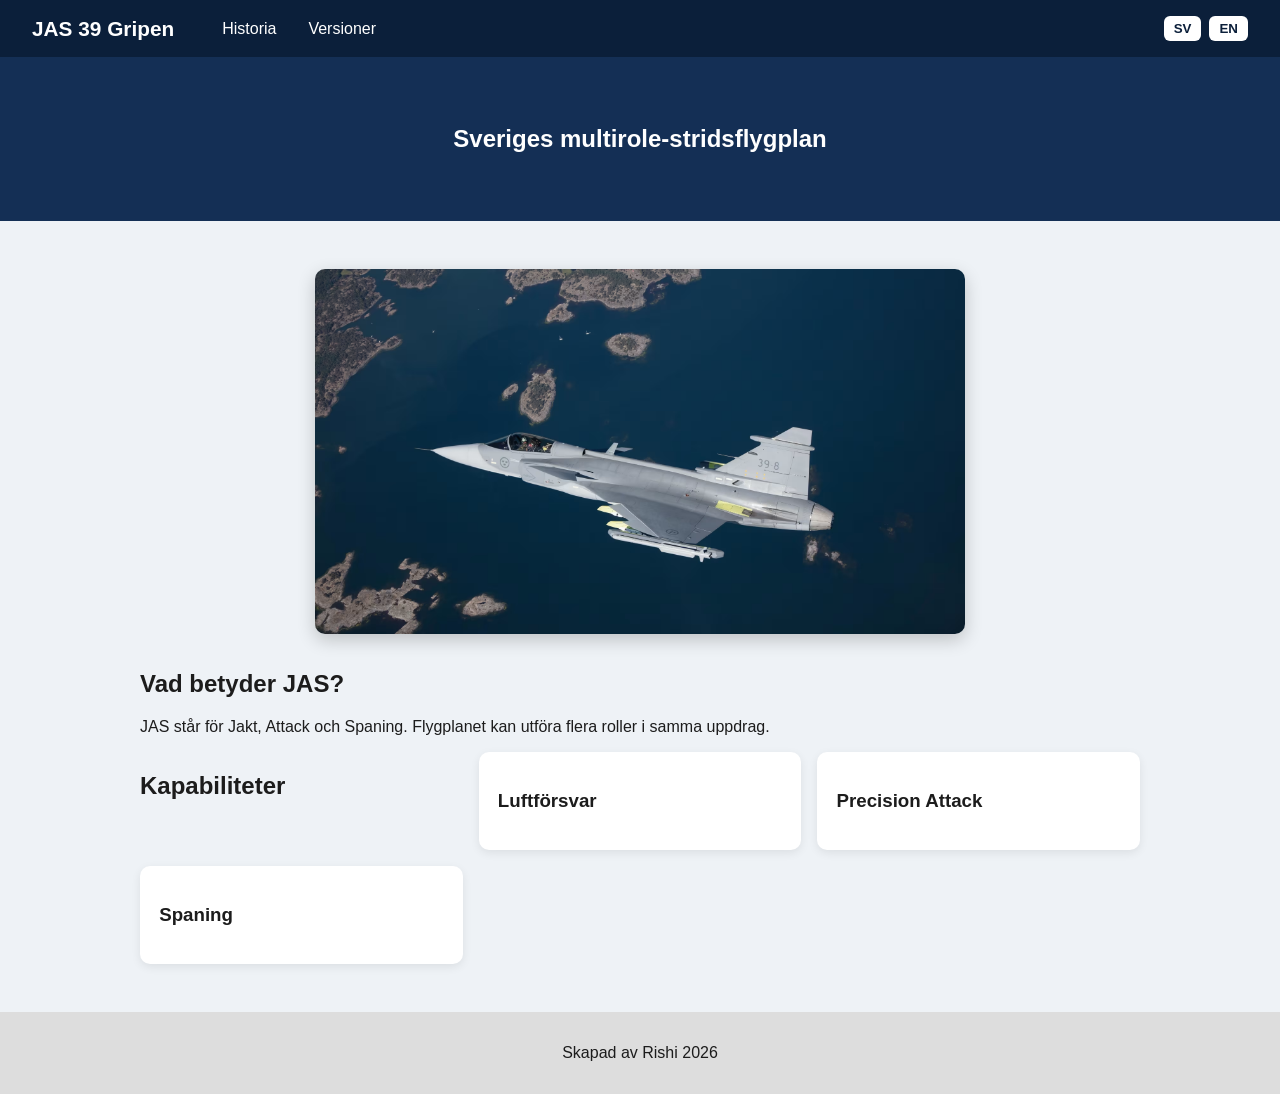
==== index.html @ 9697c500 "First Firstpage" ====
<!DOCTYPE html>
<html lang="sv">

<head>
    <meta charset="UTF-8">
    <meta name="viewport" content="width=device-width, initial-scale=1.0">
    <title>JAS 39 Gripen</title>
    <link rel="stylesheet" href="style.css">
</head>

<body>

    <header class="topbar">

        <div class="leftSide">
            <a href="index.html" class="logo">JAS 39 Gripen</a>

            <nav>

                <a href="history.html">Historia</a>
                <a href="variants.html">Versioner</a>
            </nav>
        </div>

        <div class="lang">
            <button onclick="setLang('sv')" class="langBtn">SV</button>
            <button onclick="setLang('en')" class="langBtn">EN</button>
        </div>

    </header>

    <section class="hero">
        <h2 data-sv="Sveriges multirole-stridsflygplan" data-en="Sweden's multirole fighter aircraft">
            Sveriges multirole-stridsflygplan
        </h2>
    </section>

    <main>

        <section class="imageCenter">
            <img src="gripen.avif" alt="JAS Gripen">
        </section>

        <section class="info">
            <h2 data-sv="Vad betyder JAS?" data-en="What does JAS mean?">
                Vad betyder JAS?
            </h2>
            <p data-sv="JAS står för Jakt, Attack och Spaning. Flygplanet kan utföra flera roller i samma uppdrag."
                data-en="JAS stands for Fighter, Attack and Reconnaissance. The aircraft can perform multiple roles in one mission.">
                JAS står för Jakt, Attack och Spaning. Flygplanet kan utföra flera roller i samma uppdrag.
            </p>
        </section>

        <section class="capabilities">
            <h2 data-sv="Kapabiliteter" data-en="Capabilities">Kapabiliteter</h2>

            <div class="card">
                <h3 data-sv="Luftförsvar" data-en="Air Defense">Luftförsvar</h3>
                <p data-sv="Gripen kan snabbt starta och möta hot i luftrummet."
                    data-en="Gripen can rapidly scramble and intercept aerial threats.">
                </p>
            </div>

            <div class="card">
                <h3 data-sv="Precision Attack" data-en="Precision Strike">Precision Attack</h3>
                <p data-sv="Flygplanet kan slå mot mål med hög precision."
                    data-en="The aircraft can strike ground targets with high precision.">
                </p>
            </div>

            <div class="card">
                <h3 data-sv="Spaning" data-en="Reconnaissance">Spaning</h3>
                <p data-sv="Gripen kan samla underrättelser i realtid."
                    data-en="Gripen can gather intelligence in real time.">
                </p>
            </div>

        </section>

    </main>

    <footer>
        <p>Skapad av Rishi 2026</p>
    </footer>

    <script src="script.js"></script>
</body>

</html>
---- style.css ----
body {
    margin: 0;
    font-family: Arial, Helvetica, sans-serif;
    background: #eef2f6;
    color: #1c1c1c;
}

header {
    background: #0b1f3a;
    color: white;
    padding: 1rem 2rem;
    display: flex;
    justify-content: space-between;
    align-items: center;
}

.rightHeader {
    display: flex;
    align-items: center;
    gap: 2rem;
}

nav a {
    color: white;
    text-decoration: none;
    margin-left: 1rem;
}

.lang img {
    width: 28px;
    cursor: pointer;
    margin-left: 8px;
}

.hero {
    text-align: center;
    padding: 3rem 1rem;
    background: #142f55;
    color: white;
}

.imageCenter {
    text-align: center;
    margin: 2rem 0;
}

.imageCenter img {
    width: 80%;
    max-width: 650px;
    border-radius: 10px;
    box-shadow: 0 6px 18px rgba(0, 0, 0, 0.2);
}

main {
    max-width: 1000px;
    margin: auto;
    padding: 1rem;
}

.capabilities {
    display: grid;
    grid-template-columns: repeat(auto-fit, minmax(250px, 1fr));
    gap: 1rem;
    margin-top: 1rem;
}

.card {
    background: white;
    padding: 1.2rem;
    border-radius: 10px;
    box-shadow: 0 3px 10px rgba(0, 0, 0, 0.08);
}

footer {
    background: #ddd;
    text-align: center;
    padding: 1rem;
    margin-top: 2rem;
}

/* Mobil */
@media(max-width:768px) {
    header {
        flex-direction: column;
        gap: 1rem;
    }
}

.lang {
    display: flex;
    gap: 8px;
}

.langBtn {
    background: white;
    color: #0b1f3a;
    border: none;
    padding: 5px 10px;
    border-radius: 6px;
    font-weight: bold;
    cursor: pointer;
    transition: 0.2s;
}

.langBtn:hover {
    background: #cfd8e6;
}

header h1 {
    margin: 0;
    font-size: 1.4rem;
}

nav {
    display: flex;
    align-items: center;
}

.topbar {
    background: #0b1f3a;
    color: white;
    padding: 1rem 2rem;
    display: flex;
    justify-content: space-between;
    align-items: center;
}

.leftSide {
    display: flex;
    align-items: center;
    gap: 2rem;
}

.logo {
    color: white;
    text-decoration: none;
    font-weight: bold;
    font-size: 1.3rem;
}

nav a {
    color: white;
    text-decoration: none;
    margin-right: 1rem;
}

nav a:hover {
    text-decoration: underline;
}
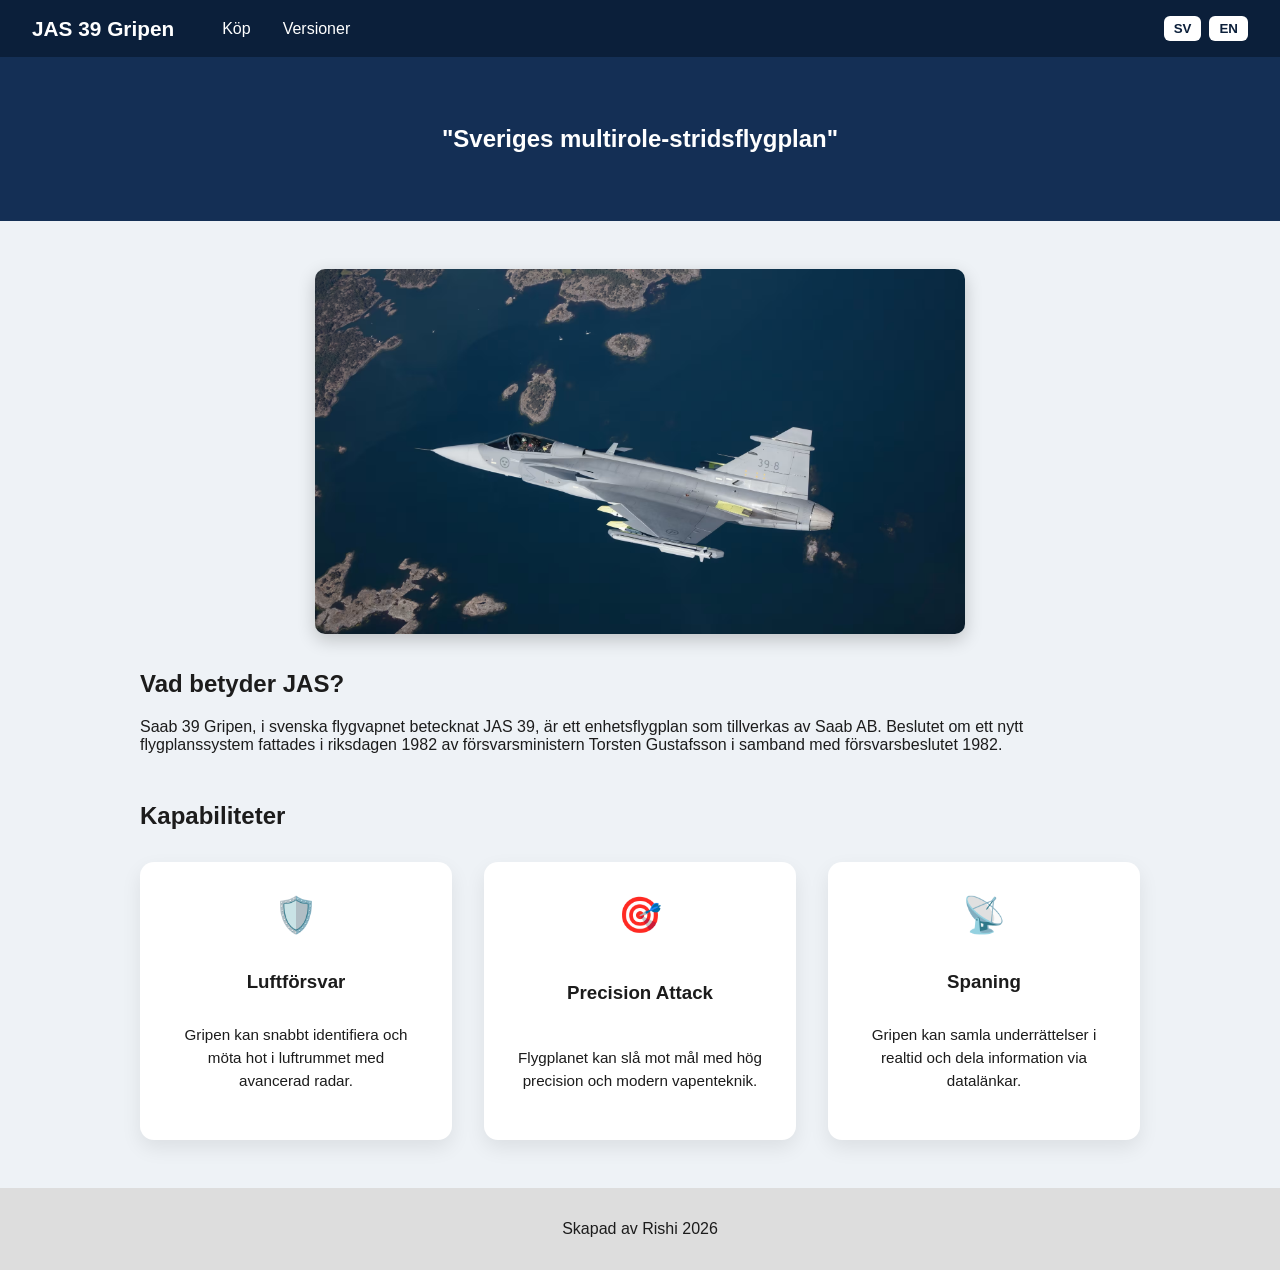
==== commit f7ade01e: "updates 1, random" ====
--- a/index.html
+++ b/index.html
@@ -6,6 +6,7 @@
     <meta name="viewport" content="width=device-width, initial-scale=1.0">
     <title>JAS 39 Gripen</title>
     <link rel="stylesheet" href="style.css">
+    <link rel="icon" href="images.jpg   ">
 </head>
 
 <body>
@@ -17,8 +18,8 @@
 
             <nav>
 
-                <a href="history.html">Historia</a>
-                <a href="variants.html">Versioner</a>
+                <a href="köp.html">Köp</a>
+                <a href="versioner.html">Versioner</a>
             </nav>
         </div>
 
@@ -31,7 +32,7 @@
 
     <section class="hero">
         <h2 data-sv="Sveriges multirole-stridsflygplan" data-en="Sweden's multirole fighter aircraft">
-            Sveriges multirole-stridsflygplan
+            "Sveriges multirole-stridsflygplan"
         </h2>
     </section>
 
@@ -45,36 +46,40 @@
             <h2 data-sv="Vad betyder JAS?" data-en="What does JAS mean?">
                 Vad betyder JAS?
             </h2>
-            <p data-sv="JAS står för Jakt, Attack och Spaning. Flygplanet kan utföra flera roller i samma uppdrag."
-                data-en="JAS stands for Fighter, Attack and Reconnaissance. The aircraft can perform multiple roles in one mission.">
-                JAS står för Jakt, Attack och Spaning. Flygplanet kan utföra flera roller i samma uppdrag.
+            <p data-sv="Saab 39 Gripen, i svenska flygvapnet betecknat JAS 39, är ett enhetsflygplan som tillverkas av Saab AB. Beslutet om ett nytt flygplanssystem fattades i riksdagen 1982 av försvarsministern Torsten Gustafsson i samband med försvarsbeslutet 1982."
+                data-en="The Saab 39 Gripen, designated JAS 39 in the Swedish Air Force, is a single-engine aircraft manufactured by Saab AB. The decision to develop a new aircraft system was made in the Riksdag in 1982 by the Minister of Defence Torsten Gustafsson in connection with the Defence Decision of 1982.">
+                Saab 39 Gripen, i svenska flygvapnet betecknat JAS 39, är ett enhetsflygplan som tillverkas av Saab AB.
+                Beslutet om ett
+                nytt flygplanssystem fattades i riksdagen 1982 av försvarsministern Torsten Gustafsson i samband med
+                försvarsbeslutet
+                1982.
             </p>
         </section>
 
         <section class="capabilities">
-            <h2 data-sv="Kapabiliteter" data-en="Capabilities">Kapabiliteter</h2>
+            <h2>Kapabiliteter</h2>
 
-            <div class="card">
-                <h3 data-sv="Luftförsvar" data-en="Air Defense">Luftförsvar</h3>
-                <p data-sv="Gripen kan snabbt starta och möta hot i luftrummet."
-                    data-en="Gripen can rapidly scramble and intercept aerial threats.">
-                </p>
+            <div class="cards">
+
+                <div class="card">
+                    <div class="icon">🛡️</div>
+                    <h3>Luftförsvar</h3>
+                    <p>Gripen kan snabbt identifiera och möta hot i luftrummet med avancerad radar.</p>
+                </div>
+
+                <div class="card">
+                    <div class="icon">🎯</div>
+                    <h3>Precision Attack</h3>
+                    <p>Flygplanet kan slå mot mål med hög precision och modern vapenteknik.</p>
+                </div>
+
+                <div class="card">
+                    <div class="icon">📡</div>
+                    <h3>Spaning</h3>
+                    <p>Gripen kan samla underrättelser i realtid och dela information via datalänkar.</p>
+                </div>
+
             </div>
-
-            <div class="card">
-                <h3 data-sv="Precision Attack" data-en="Precision Strike">Precision Attack</h3>
-                <p data-sv="Flygplanet kan slå mot mål med hög precision."
-                    data-en="The aircraft can strike ground targets with high precision.">
-                </p>
-            </div>
-
-            <div class="card">
-                <h3 data-sv="Spaning" data-en="Reconnaissance">Spaning</h3>
-                <p data-sv="Gripen kan samla underrättelser i realtid."
-                    data-en="Gripen can gather intelligence in real time.">
-                </p>
-            </div>
-
         </section>
 
     </main>
--- a/style.css
+++ b/style.css
@@ -58,17 +58,48 @@
 }
 
 .capabilities {
+    margin-top: 3rem;
+}
+
+.capabilities h2 {
+    margin-bottom: 2rem;
+}
+
+.cards {
     display: grid;
-    grid-template-columns: repeat(auto-fit, minmax(250px, 1fr));
-    gap: 1rem;
-    margin-top: 1rem;
+    grid-template-columns: repeat(auto-fit, minmax(280px, 1fr));
+    gap: 2rem;
 }
 
 .card {
     background: white;
-    padding: 1.2rem;
-    border-radius: 10px;
-    box-shadow: 0 3px 10px rgba(0, 0, 0, 0.08);
+    padding: 2rem;
+    border-radius: 14px;
+    box-shadow: 0 8px 20px rgba(0, 0, 0, 0.08);
+    text-align: center;
+    transition: 0.3s ease;
+    display: flex;
+    flex-direction: column;
+    justify-content: space-between;
+}
+
+.card:hover {
+    transform: translateY(-6px);
+    box-shadow: 0 12px 25px rgba(0, 0, 0, 0.15);
+}
+
+.icon {
+    font-size: 2.2rem;
+    margin-bottom: 1rem;
+}
+
+.card h3 {
+    margin-bottom: 1rem;
+}
+
+.card p {
+    font-size: 0.95rem;
+    line-height: 1.5;
 }
 
 footer {
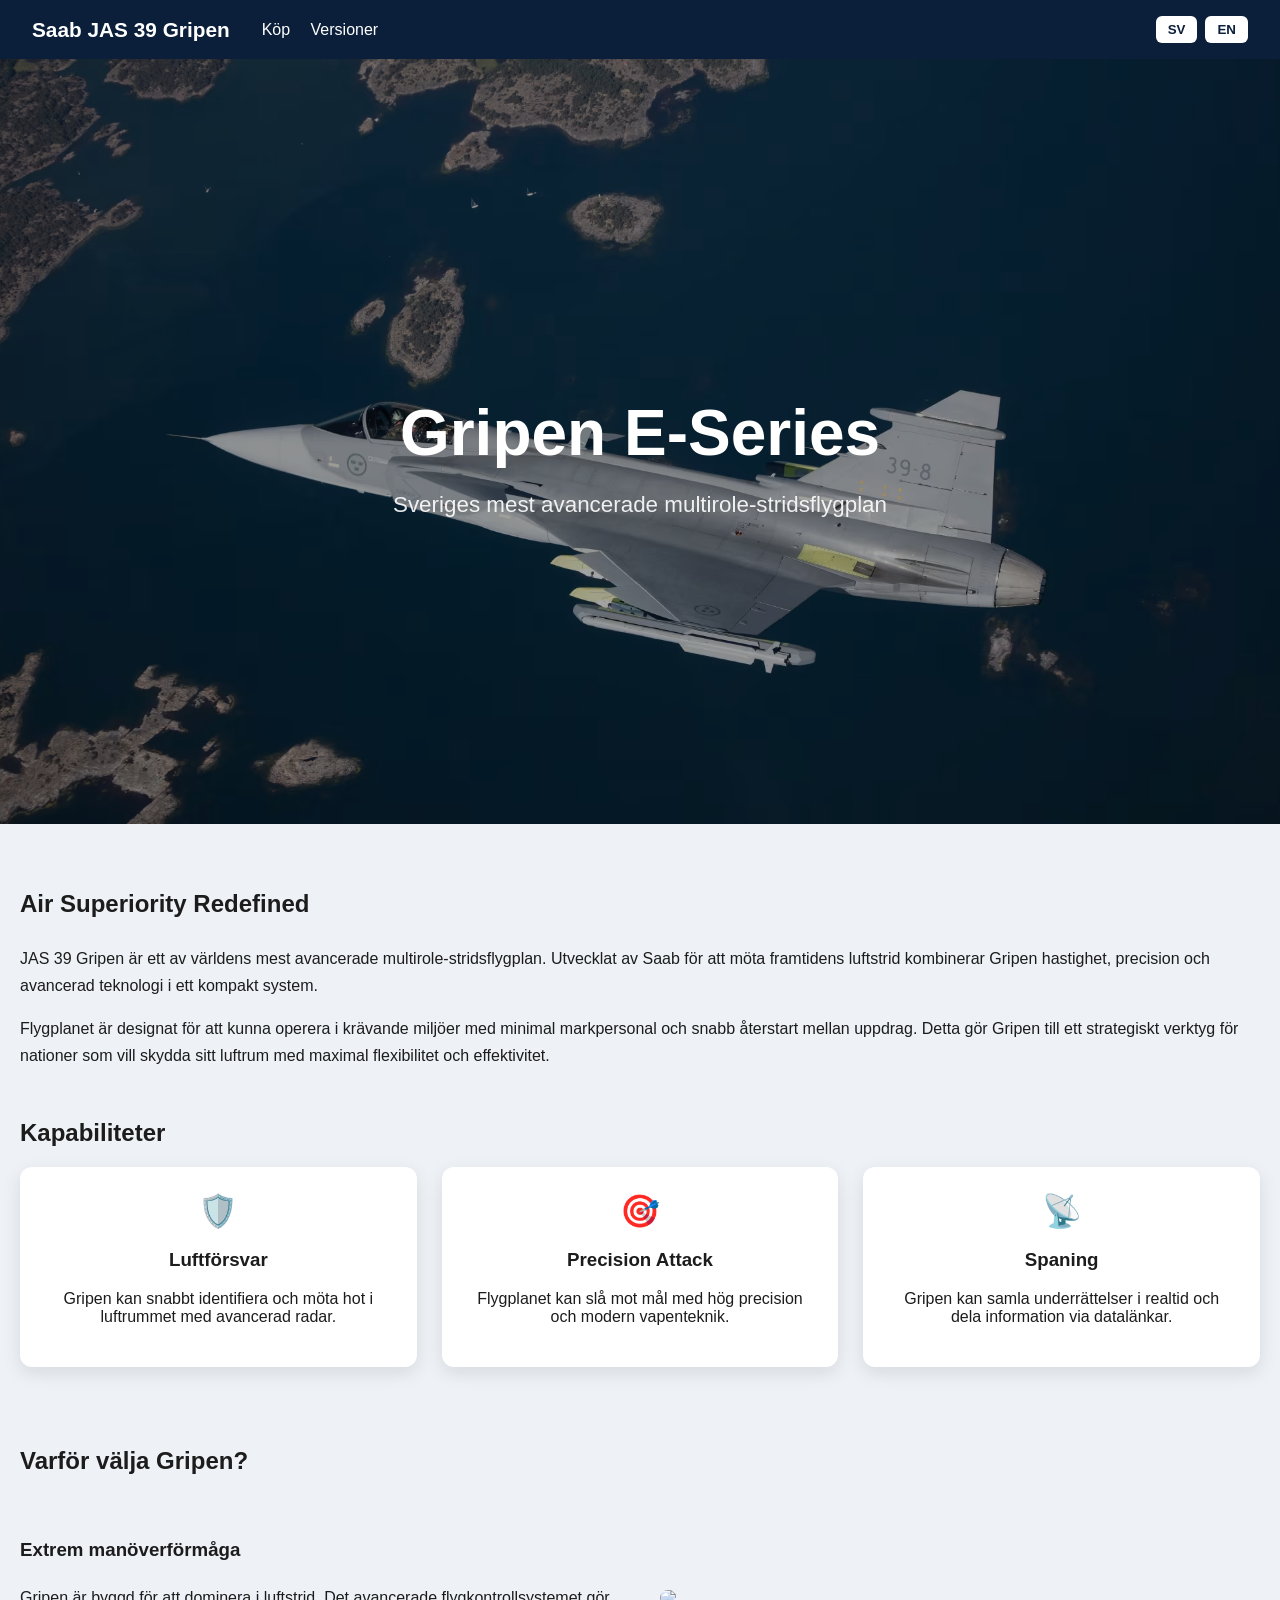
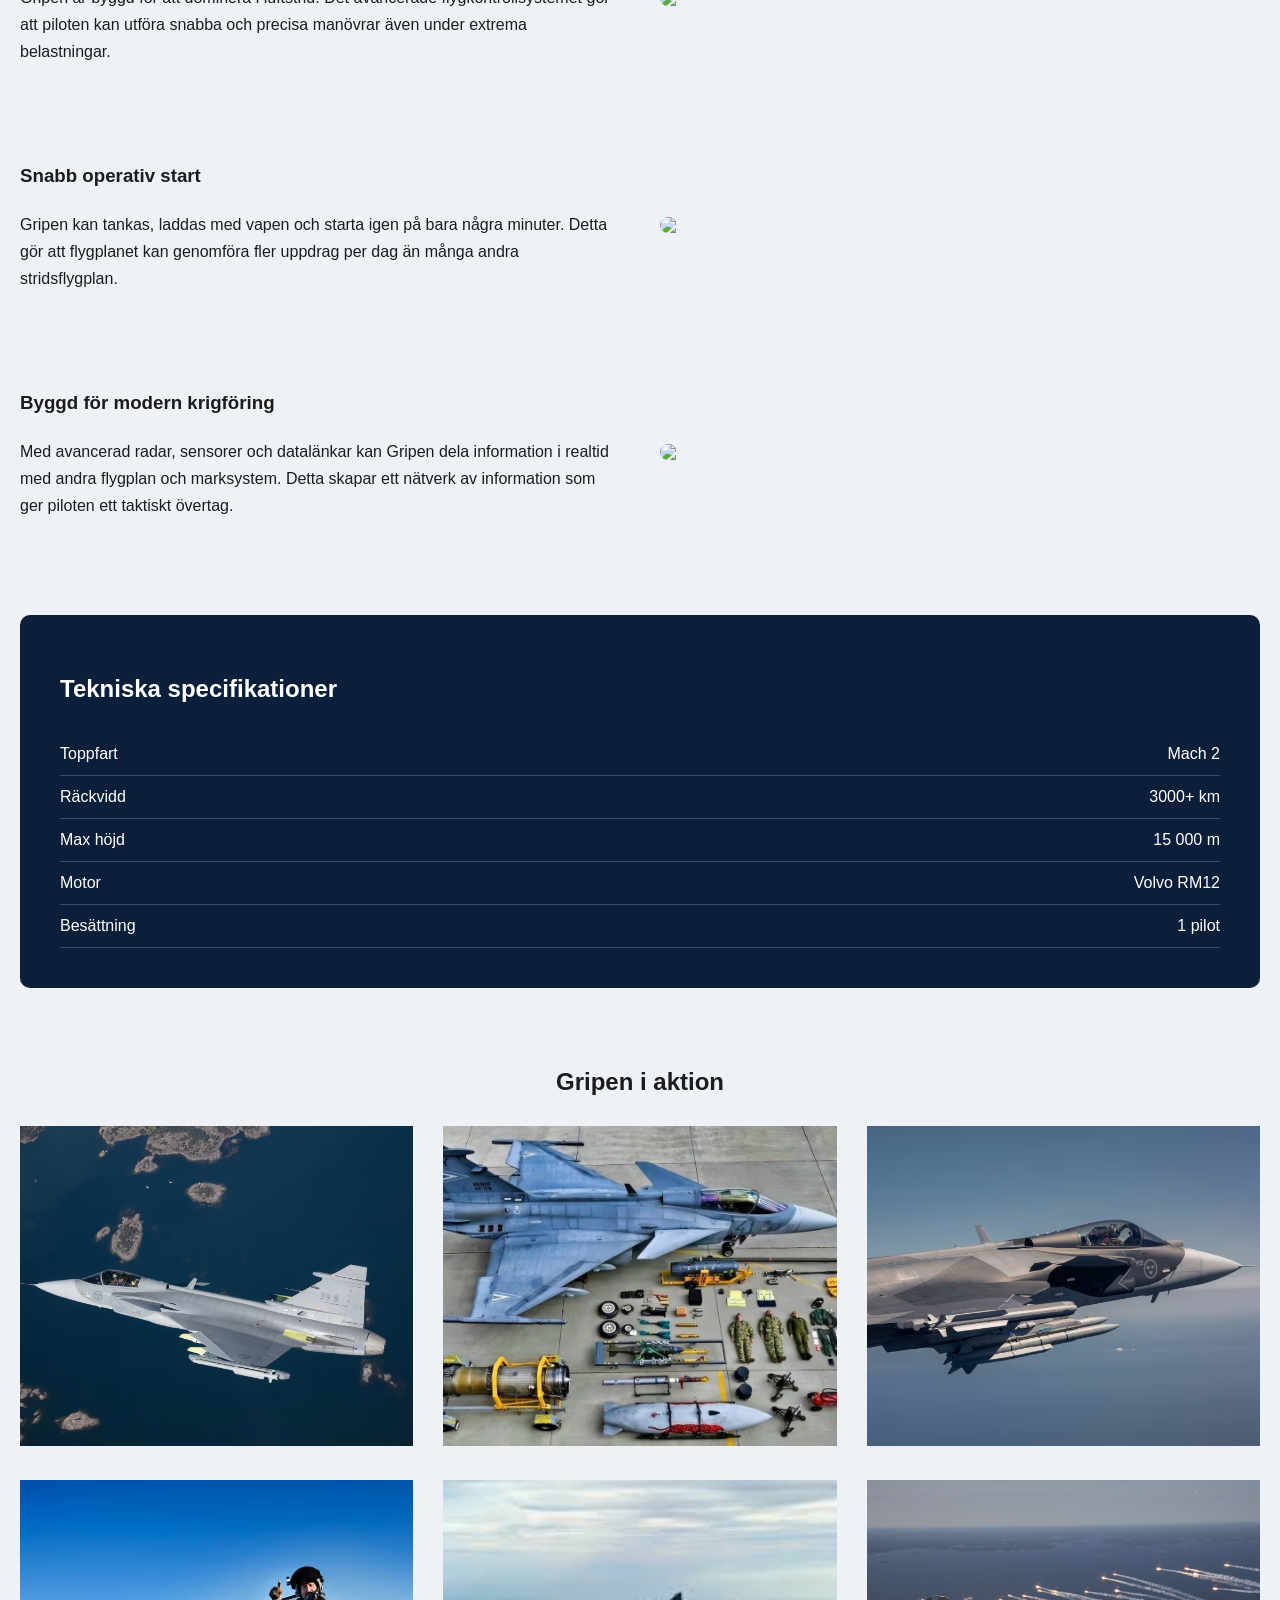
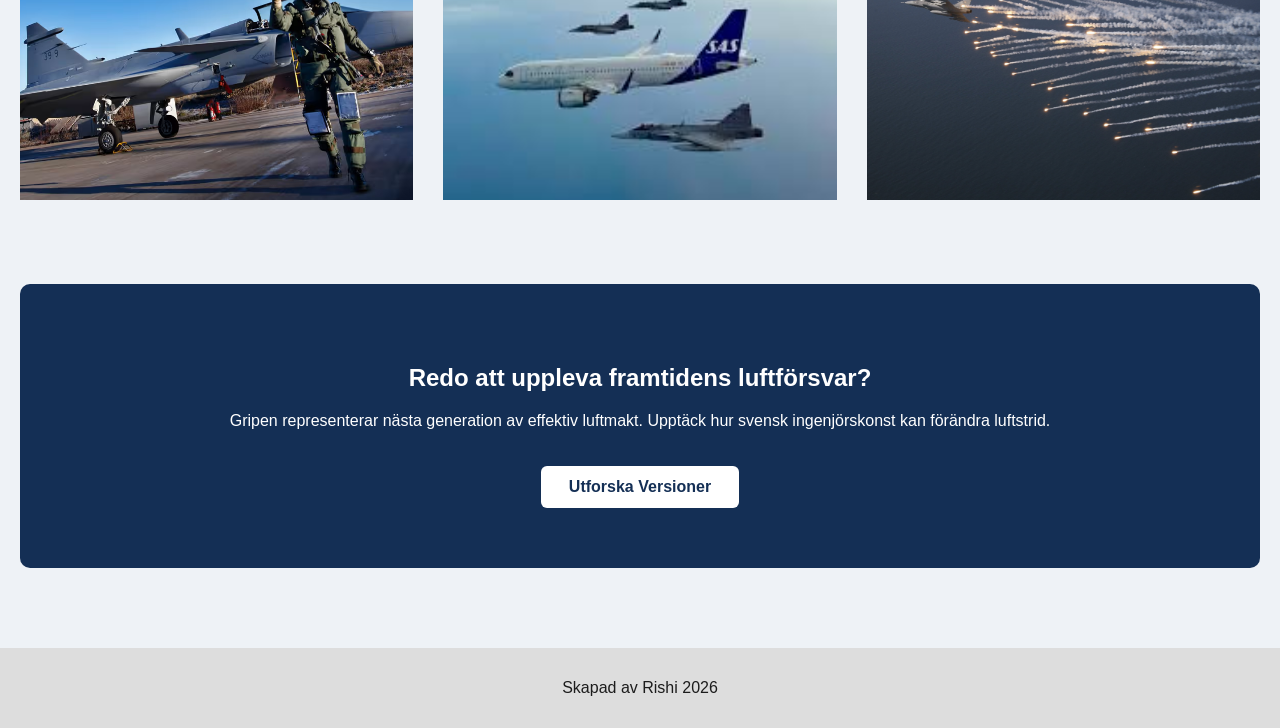
==== commit 5f283daf: "pyh" ====
--- a/index.html
+++ b/index.html
@@ -2,93 +2,243 @@
 <html lang="sv">
 
 <head>
-    <meta charset="UTF-8">
-    <meta name="viewport" content="width=device-width, initial-scale=1.0">
-    <title>JAS 39 Gripen</title>
-    <link rel="stylesheet" href="style.css">
-    <link rel="icon" href="images.jpg   ">
+<meta charset="UTF-8">
+<meta name="viewport" content="width=device-width, initial-scale=1.0">
+<title>JAS 39 Gripen</title>
+<link rel="stylesheet" href="style.css">
+<link rel="icon" href="logo.png">
 </head>
 
 <body>
 
-    <header class="topbar">
-
-        <div class="leftSide">
-            <a href="index.html" class="logo">JAS 39 Gripen</a>
-
-            <nav>
-
-                <a href="köp.html">Köp</a>
-                <a href="versioner.html">Versioner</a>
-            </nav>
-        </div>
-
-        <div class="lang">
-            <button onclick="setLang('sv')" class="langBtn">SV</button>
-            <button onclick="setLang('en')" class="langBtn">EN</button>
-        </div>
-
-    </header>
-
-    <section class="hero">
-        <h2 data-sv="Sveriges multirole-stridsflygplan" data-en="Sweden's multirole fighter aircraft">
-            "Sveriges multirole-stridsflygplan"
-        </h2>
-    </section>
-
-    <main>
-
-        <section class="imageCenter">
-            <img src="gripen.avif" alt="JAS Gripen">
-        </section>
-
-        <section class="info">
-            <h2 data-sv="Vad betyder JAS?" data-en="What does JAS mean?">
-                Vad betyder JAS?
-            </h2>
-            <p data-sv="Saab 39 Gripen, i svenska flygvapnet betecknat JAS 39, är ett enhetsflygplan som tillverkas av Saab AB. Beslutet om ett nytt flygplanssystem fattades i riksdagen 1982 av försvarsministern Torsten Gustafsson i samband med försvarsbeslutet 1982."
-                data-en="The Saab 39 Gripen, designated JAS 39 in the Swedish Air Force, is a single-engine aircraft manufactured by Saab AB. The decision to develop a new aircraft system was made in the Riksdag in 1982 by the Minister of Defence Torsten Gustafsson in connection with the Defence Decision of 1982.">
-                Saab 39 Gripen, i svenska flygvapnet betecknat JAS 39, är ett enhetsflygplan som tillverkas av Saab AB.
-                Beslutet om ett
-                nytt flygplanssystem fattades i riksdagen 1982 av försvarsministern Torsten Gustafsson i samband med
-                försvarsbeslutet
-                1982.
-            </p>
-        </section>
-
-        <section class="capabilities">
-            <h2>Kapabiliteter</h2>
-
-            <div class="cards">
-
-                <div class="card">
-                    <div class="icon">🛡️</div>
-                    <h3>Luftförsvar</h3>
-                    <p>Gripen kan snabbt identifiera och möta hot i luftrummet med avancerad radar.</p>
-                </div>
-
-                <div class="card">
-                    <div class="icon">🎯</div>
-                    <h3>Precision Attack</h3>
-                    <p>Flygplanet kan slå mot mål med hög precision och modern vapenteknik.</p>
-                </div>
-
-                <div class="card">
-                    <div class="icon">📡</div>
-                    <h3>Spaning</h3>
-                    <p>Gripen kan samla underrättelser i realtid och dela information via datalänkar.</p>
-                </div>
-
-            </div>
-        </section>
-
-    </main>
-
-    <footer>
-        <p>Skapad av Rishi 2026</p>
-    </footer>
-
-    <script src="script.js"></script>
+<header class="topbar">
+
+<div class="leftSide">
+<a href="#" class="logo">Saab JAS 39 Gripen</a>
+
+<nav>
+<a href="#">Köp</a>
+<a href="#">Versioner</a>
+</nav>
+</div>
+
+<div class="lang">
+<button class="langBtn">SV</button>
+<button class="langBtn">EN</button>
+</div>
+
+</header>
+
+
+<section class="heroFull">
+
+<img src="gripen.avif" alt="Gripen Hero">
+
+<div class="heroText">
+<h1>Gripen E-Series</h1>
+<p>
+Sveriges mest avancerade multirole-stridsflygplan
+</p>
+</div>
+
+</section>
+
+
+<main>
+
+<section class="imageCenter">
+
+</section>
+
+
+<section class="intro">
+<h2>Air Superiority Redefined</h2>
+
+<p>
+JAS 39 Gripen är ett av världens mest avancerade multirole-stridsflygplan.
+Utvecklat av Saab för att möta framtidens luftstrid kombinerar Gripen
+hastighet, precision och avancerad teknologi i ett kompakt system.
+</p>
+
+<p>
+Flygplanet är designat för att kunna operera i krävande miljöer med minimal
+markpersonal och snabb återstart mellan uppdrag. Detta gör Gripen till ett
+strategiskt verktyg för nationer som vill skydda sitt luftrum med maximal
+flexibilitet och effektivitet.
+</p>
+
+</section>
+
+
+<section class="capabilities">
+
+<h2>Kapabiliteter</h2>
+
+<div class="cards">
+
+<div class="card">
+<div class="icon">🛡️</div>
+<h3>Luftförsvar</h3>
+<p>Gripen kan snabbt identifiera och möta hot i luftrummet med avancerad radar.</p>
+</div>
+
+<div class="card">
+<div class="icon">🎯</div>
+<h3>Precision Attack</h3>
+<p>Flygplanet kan slå mot mål med hög precision och modern vapenteknik.</p>
+</div>
+
+<div class="card">
+<div class="icon">📡</div>
+<h3>Spaning</h3>
+<p>Gripen kan samla underrättelser i realtid och dela information via datalänkar.</p>
+</div>
+
+</div>
+
+</section>
+
+
+<section class="whyGripen">
+
+<h2>Varför välja Gripen?</h2>
+
+<div class="whyRow">
+
+<div class="whyText">
+<h3>Extrem manöverförmåga</h3>
+<p>
+Gripen är byggd för att dominera i luftstrid. Det avancerade
+flygkontrollsystemet gör att piloten kan utföra snabba och precisa
+manövrar även under extrema belastningar.
+</p>
+</div>
+
+<img src="gripen-maneuver.jpg">
+
+</div>
+
+
+<div class="whyRow reverse">
+
+<img src="gripen-ground.jpg">
+
+<div class="whyText">
+<h3>Snabb operativ start</h3>
+<p>
+Gripen kan tankas, laddas med vapen och starta igen på bara några minuter.
+Detta gör att flygplanet kan genomföra fler uppdrag per dag än många andra
+stridsflygplan.
+</p>
+</div>
+
+</div>
+
+
+<div class="whyRow">
+
+<div class="whyText">
+<h3>Byggd för modern krigföring</h3>
+<p>
+Med avancerad radar, sensorer och datalänkar kan Gripen dela information
+i realtid med andra flygplan och marksystem. Detta skapar ett nätverk av
+information som ger piloten ett taktiskt övertag.
+</p>
+</div>
+
+<img src="gripen-cockpit.jpg">
+
+</div>
+
+</section>
+
+
+<section class="specs">
+
+<h2>Tekniska specifikationer</h2>
+
+<div class="specRow">
+<span>Toppfart</span>
+<span>Mach 2</span>
+</div>
+
+<div class="specRow">
+<span>Räckvidd</span>
+<span>3000+ km</span>
+</div>
+
+<div class="specRow">
+<span>Max höjd</span>
+<span>15 000 m</span>
+</div>
+
+<div class="specRow">
+<span>Motor</span>
+<span>Volvo RM12</span>
+</div>
+
+<div class="specRow">
+<span>Besättning</span>
+<span>1 pilot</span>
+</div>
+
+</section>
+
+<section class="gallery">
+
+<h2>Gripen i aktion</h2>
+
+<div class="galleryGrid">
+
+<div class="galleryItem">
+<img src="gripen.avif">
+</div>
+
+<div class="galleryItem">
+<img src="allyouneed.jpg">
+</div>
+
+<div class="galleryItem">
+<img src="right.avif">
+</div>
+
+<div class="galleryItem">
+<img src="man.avif">
+</div>
+
+<div class="galleryItem">
+<img src="a320.jpg">
+</div>
+
+<div class="galleryItem">
+<img src="flare.jpg">
+</div>
+
+</div>
+
+</section>
+
+
+<section class="cta">
+
+<h2>Redo att uppleva framtidens luftförsvar?</h2>
+
+<p>
+Gripen representerar nästa generation av effektiv luftmakt.
+Upptäck hur svensk ingenjörskonst kan förändra luftstrid.
+</p>
+
+<button>Utforska Versioner</button>
+
+</section>
+
+
+</main>
+
+
+<footer>
+<p>Skapad av Rishi 2026</p>
+</footer>
+
 </body>
-
 </html>
--- a/style.css
+++ b/style.css
@@ -1,180 +1,332 @@
-body {
-    margin: 0;
-    font-family: Arial, Helvetica, sans-serif;
-    background: #eef2f6;
-    color: #1c1c1c;
-}
-
-header {
-    background: #0b1f3a;
-    color: white;
-    padding: 1rem 2rem;
-    display: flex;
-    justify-content: space-between;
-    align-items: center;
-}
-
-.rightHeader {
-    display: flex;
-    align-items: center;
-    gap: 2rem;
-}
-
-nav a {
-    color: white;
-    text-decoration: none;
-    margin-left: 1rem;
-}
-
-.lang img {
-    width: 28px;
-    cursor: pointer;
-    margin-left: 8px;
-}
-
-.hero {
-    text-align: center;
-    padding: 3rem 1rem;
-    background: #142f55;
-    color: white;
-}
-
-.imageCenter {
-    text-align: center;
-    margin: 2rem 0;
-}
-
-.imageCenter img {
-    width: 80%;
-    max-width: 650px;
-    border-radius: 10px;
-    box-shadow: 0 6px 18px rgba(0, 0, 0, 0.2);
-}
-
-main {
-    max-width: 1000px;
-    margin: auto;
-    padding: 1rem;
-}
-
-.capabilities {
-    margin-top: 3rem;
-}
-
-.capabilities h2 {
-    margin-bottom: 2rem;
-}
-
-.cards {
-    display: grid;
-    grid-template-columns: repeat(auto-fit, minmax(280px, 1fr));
-    gap: 2rem;
-}
-
-.card {
-    background: white;
-    padding: 2rem;
-    border-radius: 14px;
-    box-shadow: 0 8px 20px rgba(0, 0, 0, 0.08);
-    text-align: center;
-    transition: 0.3s ease;
-    display: flex;
-    flex-direction: column;
-    justify-content: space-between;
-}
-
-.card:hover {
-    transform: translateY(-6px);
-    box-shadow: 0 12px 25px rgba(0, 0, 0, 0.15);
-}
-
-.icon {
-    font-size: 2.2rem;
-    margin-bottom: 1rem;
-}
-
-.card h3 {
-    margin-bottom: 1rem;
-}
-
-.card p {
-    font-size: 0.95rem;
-    line-height: 1.5;
-}
-
-footer {
-    background: #ddd;
-    text-align: center;
-    padding: 1rem;
-    margin-top: 2rem;
-}
-
-/* Mobil */
-@media(max-width:768px) {
-    header {
-        flex-direction: column;
-        gap: 1rem;
-    }
-}
-
-.lang {
-    display: flex;
-    gap: 8px;
-}
-
-.langBtn {
-    background: white;
-    color: #0b1f3a;
-    border: none;
-    padding: 5px 10px;
-    border-radius: 6px;
-    font-weight: bold;
-    cursor: pointer;
-    transition: 0.2s;
-}
-
-.langBtn:hover {
-    background: #cfd8e6;
-}
-
-header h1 {
-    margin: 0;
-    font-size: 1.4rem;
-}
-
-nav {
-    display: flex;
-    align-items: center;
-}
-
-.topbar {
-    background: #0b1f3a;
-    color: white;
-    padding: 1rem 2rem;
-    display: flex;
-    justify-content: space-between;
-    align-items: center;
-}
-
-.leftSide {
-    display: flex;
-    align-items: center;
-    gap: 2rem;
-}
-
-.logo {
-    color: white;
-    text-decoration: none;
-    font-weight: bold;
-    font-size: 1.3rem;
-}
-
-nav a {
-    color: white;
-    text-decoration: none;
-    margin-right: 1rem;
-}
-
-nav a:hover {
-    text-decoration: underline;
+body{
+margin:0;
+font-family:Arial, Helvetica, sans-serif;
+background:#eef2f6;
+color:#1c1c1c;
+}
+
+main{
+max-width:1400px;
+margin:auto;
+padding:20px;
+}
+
+.topbar{
+background:#0b1f3a;
+color:white;
+padding:1rem 2rem;
+display:flex;
+justify-content:space-between;
+align-items:center;
+}
+
+.leftSide{
+display:flex;
+align-items:center;
+gap:2rem;
+}
+
+.logo{
+color:white;
+text-decoration:none;
+font-weight:bold;
+font-size:1.3rem;
+}
+
+nav a{
+color:white;
+text-decoration:none;
+margin-right:1rem;
+}
+
+.hero{
+text-align:center;
+padding:60px 20px;
+background:#142f55;
+color:white;
+}
+
+.imageCenter{
+text-align:center;
+margin:40px 0;
+}
+
+.imageCenter img{
+width:80%;
+max-width:700px;
+}
+
+.intro{
+line-height:1.7;
+margin-bottom:50px;
+}
+
+.cards{
+display:grid;
+grid-template-columns:repeat(auto-fit,minmax(250px,1fr));
+gap:25px;
+}
+
+.card{
+background:white;
+padding:25px;
+border-radius:12px;
+box-shadow:0 6px 18px rgba(0,0,0,0.1);
+text-align:center;
+transition:0.3s;
+}
+
+.card:hover{
+transform:translateY(-6px);
+}
+
+.icon{
+font-size:2rem;
+margin-bottom:10px;
+}
+
+.whyGripen{
+margin-top:60px;
+}
+
+.features{
+display:grid;
+grid-template-columns:repeat(auto-fit,minmax(250px,1fr));
+gap:25px;
+}
+
+.feature{
+background:white;
+padding:25px;
+border-radius:12px;
+box-shadow:0 6px 18px rgba(0,0,0,0.1);
+}
+
+.specs{
+margin-top:60px;
+}
+
+.specGrid{
+display:grid;
+grid-template-columns:repeat(auto-fit,minmax(200px,1fr));
+gap:20px;
+background:white;
+padding:30px;
+border-radius:12px;
+box-shadow:0 6px 18px rgba(0,0,0,0.1);
+}
+
+.gallery{
+margin-top:70px;
+text-align:center;
+}
+
+/* FULL HERO */
+
+.heroFull{
+position:relative;
+width:100%;
+height:85vh;
+overflow:hidden;
+}
+
+.heroFull img{
+width:100%;
+height:100%;
+object-fit:cover;
+}
+
+.heroText{
+position:absolute;
+top:50%;
+left:50%;
+transform:translate(-50%,-50%);
+color:white;
+text-align:center;
+max-width:800px;
+padding:20px;
+}
+
+.heroText h1{
+font-size:4rem;
+margin-bottom:15px;
+font-weight:700;
+}
+
+.heroText p{
+font-size:1.4rem;
+opacity:0.9;
+}
+
+/* dark overlay so text is readable */
+.heroText{
+z-index:2;
+}
+
+.heroFull::after{
+content:"";
+position:absolute;
+top:0;
+left:0;
+width:100%;
+height:100%;
+background:rgba(0,0,0,0.35);
+}
+
+.galleryGrid{
+display:grid;
+grid-template-columns:repeat(3,1fr);
+gap:20px;
+margin-top:25px;
+overflow:hidden;
+}
+
+.galleryGrid img{
+width:100%;
+height:250px;
+object-fit:cover;
+transition:transform 0.5s ease;
+}
+
+.galleryGrid img:hover{
+transform:scale(1.2);
+}
+
+.cta{
+margin-top:80px;
+background:#142f55;
+color:white;
+padding:60px 20px;
+text-align:center;
+border-radius:10px;
+}
+
+.cta button{
+margin-top:20px;
+padding:12px 28px;
+font-size:1rem;
+border:none;
+border-radius:6px;
+background:white;
+color:#142f55;
+font-weight:bold;
+cursor:pointer;
+}
+
+footer{
+background:#ddd;
+text-align:center;
+padding:15px;
+margin-top:60px;
+}
+
+.lang{
+display:flex;
+gap:8px;
+}
+
+.langBtn{
+background:white;
+color:#0b1f3a;
+border:none;
+padding:6px 12px;
+border-radius:6px;
+font-weight:bold;
+cursor:pointer;
+}
+
+@media(max-width:768px){
+
+.topbar{
+flex-direction:column;
+gap:10px;
+}
+
+.galleryGrid{
+grid-template-columns:1fr;
+}
+
+}/* WHY GRIPEN */
+
+.whyGripen{
+margin-top:80px;
+}
+
+.whyGripen h2{
+margin-bottom:40px;
+}
+
+.whyRow{
+display:flex;
+align-items:center;
+gap:40px;
+margin-bottom:60px;
+}
+
+.whyRow img{
+width:50%;
+border-radius:8px;
+}
+
+.whyText{
+width:50%;
+line-height:1.7;
+}
+
+.reverse{
+flex-direction:row-reverse;
+}
+
+
+
+/* SPECS */
+
+.specs{
+margin-top:80px;
+background:#0b1f3a;
+color:white;
+padding:40px;
+border-radius:10px;
+}
+
+.specs h2{
+margin-bottom:30px;
+}
+
+.specRow{
+display:flex;
+justify-content:space-between;
+padding:12px 0;
+border-bottom:1px solid rgba(255,255,255,0.2);
+}
+
+
+
+/* GALLERY */
+
+.gallery{
+margin-top:80px;
+text-align:center;
+}
+
+.galleryGrid{
+display:grid;
+grid-template-columns:repeat(3,1fr);
+gap:30px;
+margin-top:30px;
+}
+
+.galleryItem{
+overflow:hidden;
+}
+
+.galleryItem img{
+width:100%;
+height:320px;
+object-fit:cover;
+transition:transform 0.5s;
+}
+
+.galleryItem img:hover{
+transform:scale(1.15);
 }
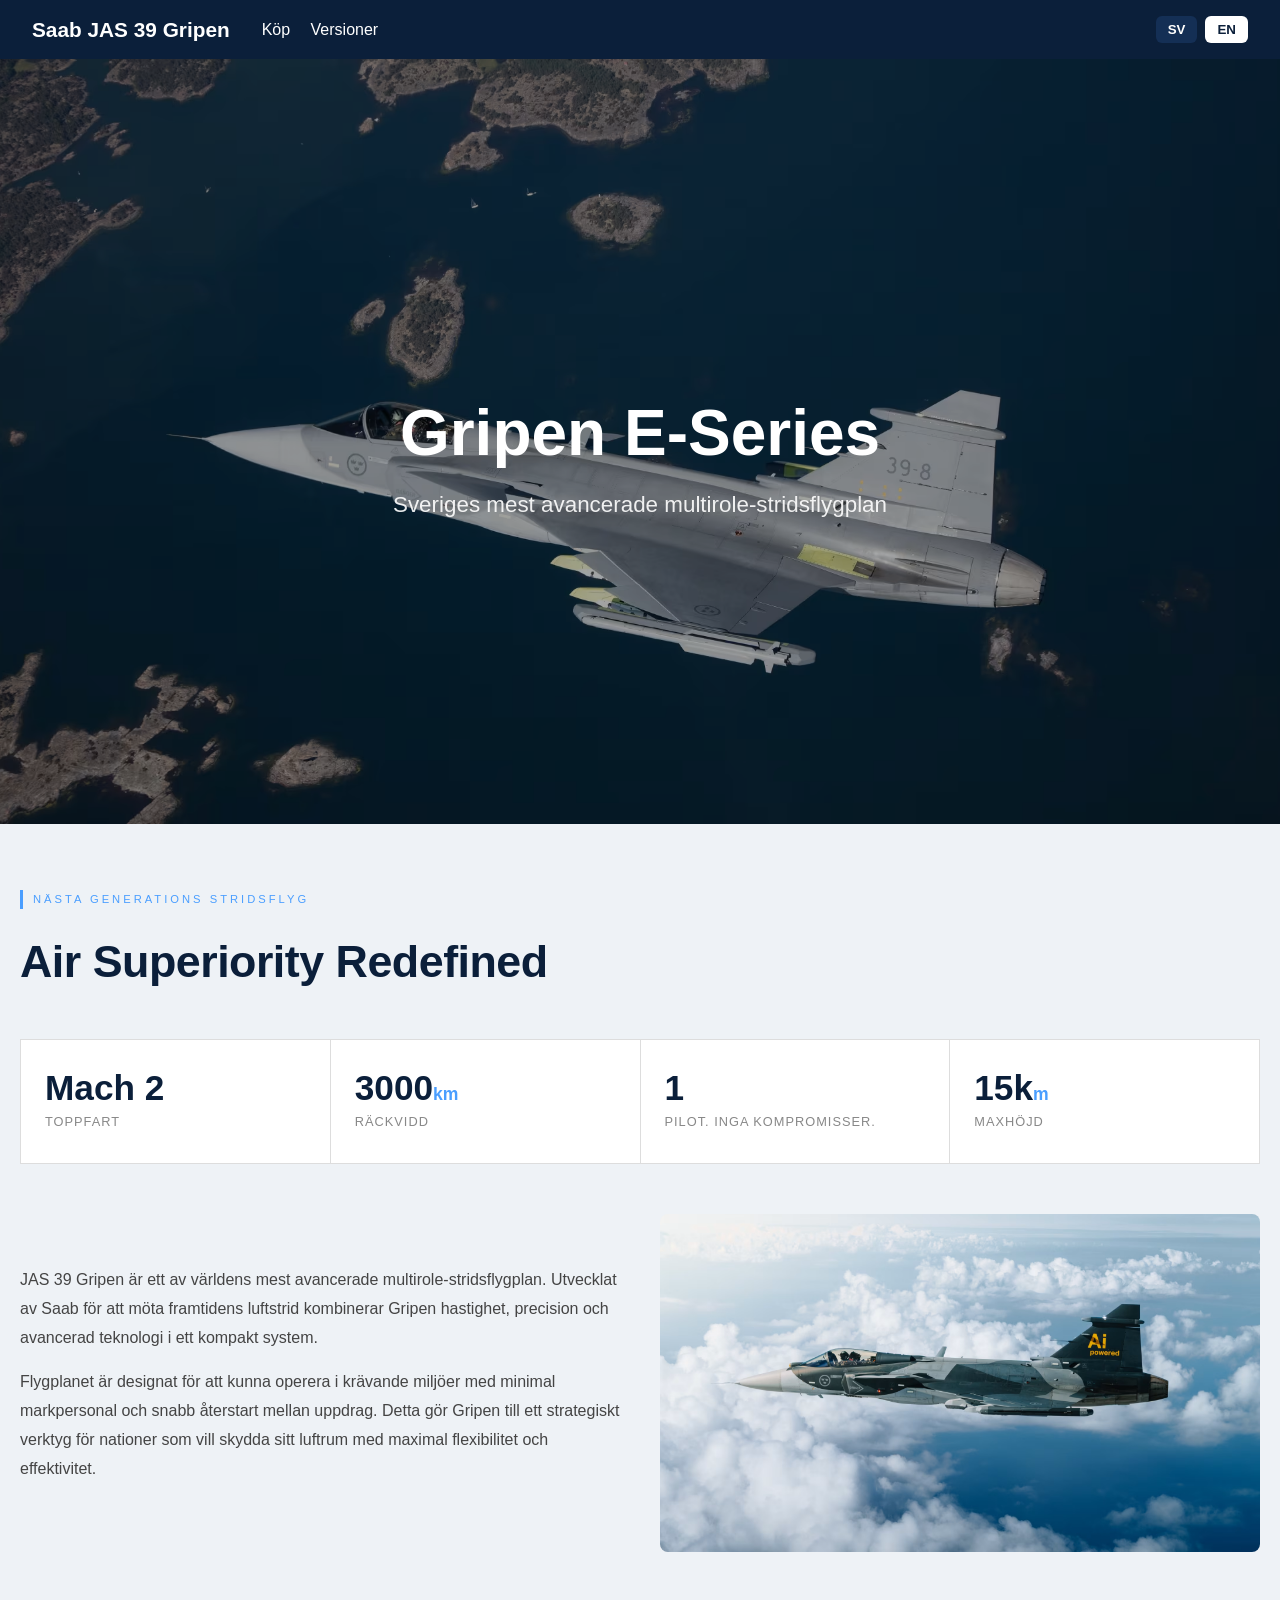
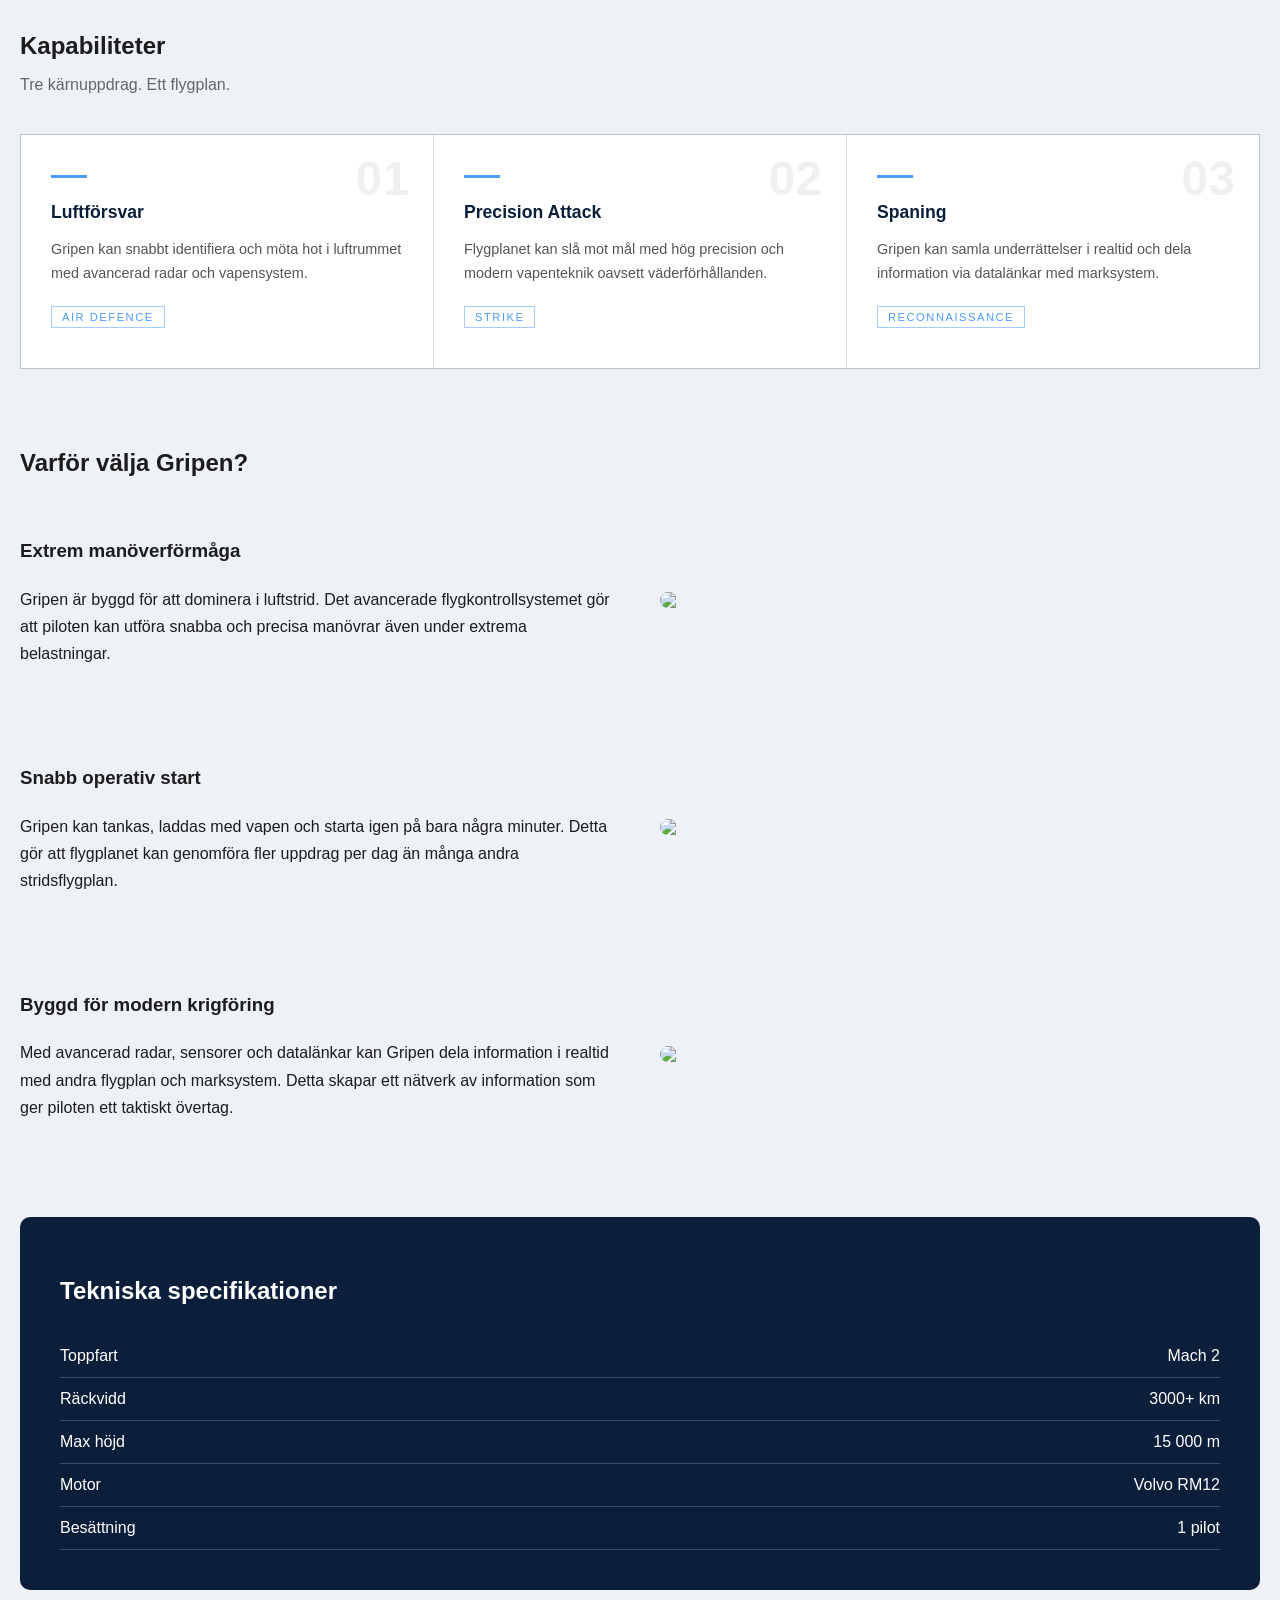
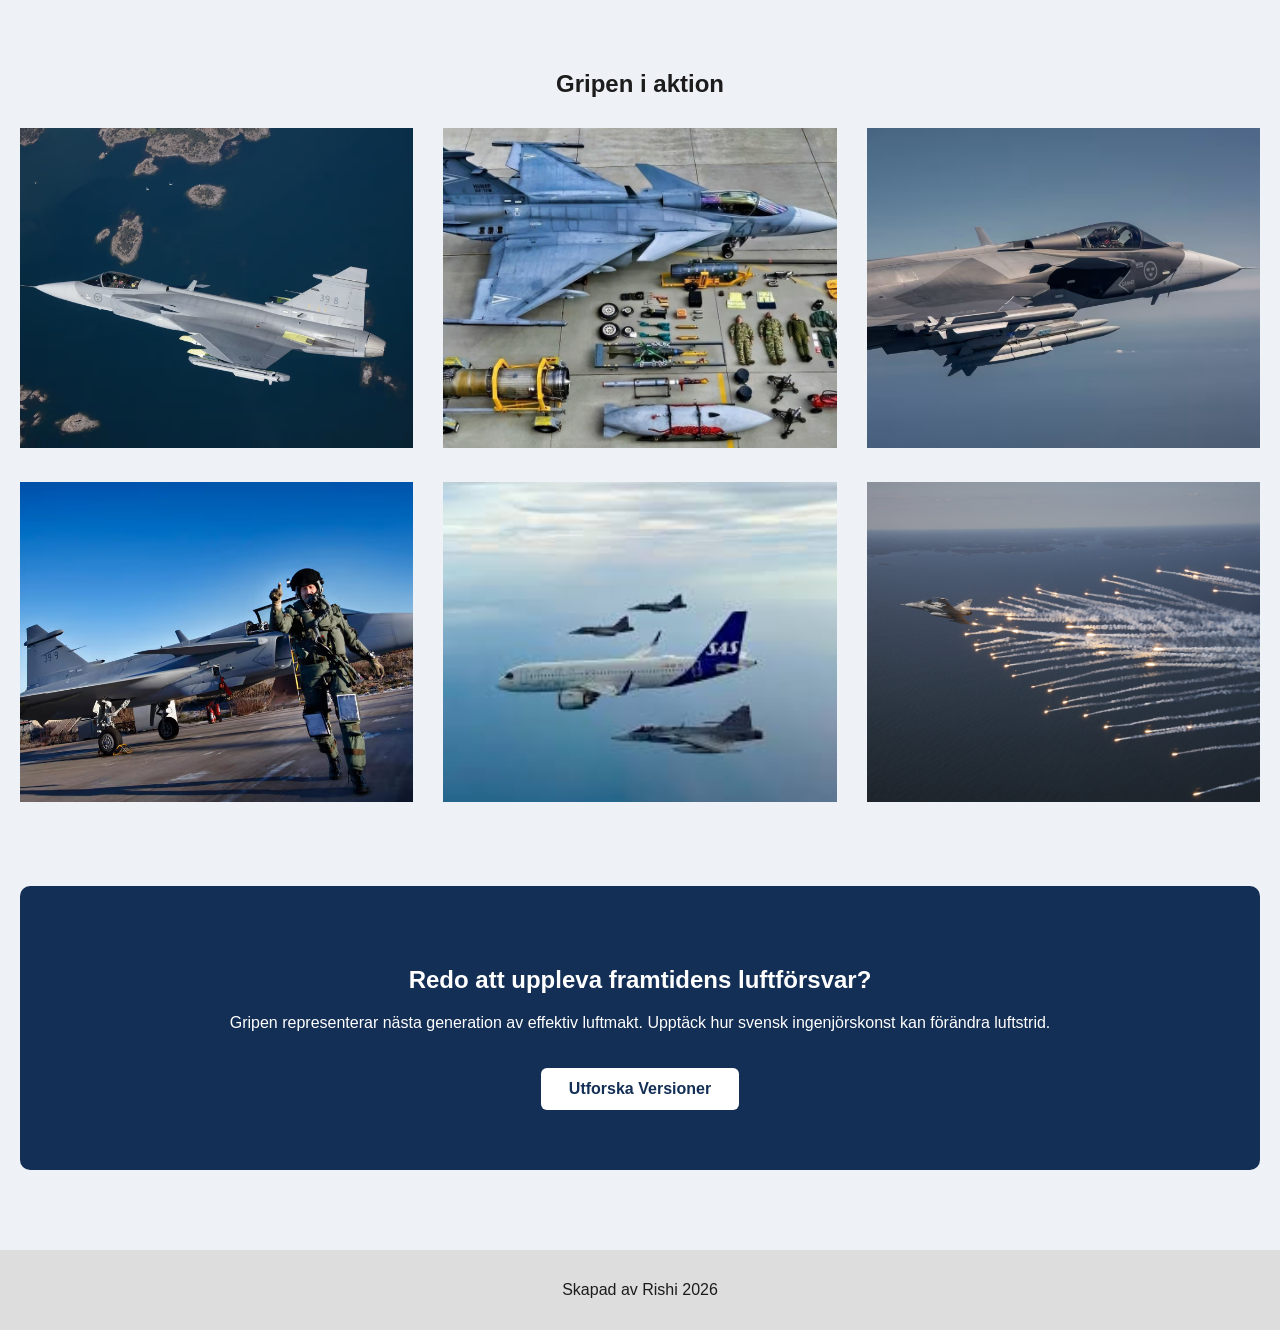
==== commit a9dc0f18: "Major changes Moved images to images/ folder changed "framework" and improved code backbone. visuall" ====
--- a/index.html
+++ b/index.html
@@ -2,243 +2,303 @@
 <html lang="sv">
 
 <head>
-<meta charset="UTF-8">
-<meta name="viewport" content="width=device-width, initial-scale=1.0">
-<title>JAS 39 Gripen</title>
-<link rel="stylesheet" href="style.css">
-<link rel="icon" href="logo.png">
+    <meta charset="UTF-8">
+    <meta name="viewport" content="width=device-width, initial-scale=1.0">
+    <title>JAS 39 Gripen</title>
+    <link rel="stylesheet" href="style.css">
+    <link rel="icon" href="images/logo.png">
 </head>
 
 <body>
 
-<header class="topbar">
-
-<div class="leftSide">
-<a href="#" class="logo">Saab JAS 39 Gripen</a>
-
-<nav>
-<a href="#">Köp</a>
-<a href="#">Versioner</a>
-</nav>
-</div>
-
-<div class="lang">
-<button class="langBtn">SV</button>
-<button class="langBtn">EN</button>
-</div>
-
-</header>
-
-
-<section class="heroFull">
-
-<img src="gripen.avif" alt="Gripen Hero">
-
-<div class="heroText">
-<h1>Gripen E-Series</h1>
-<p>
-Sveriges mest avancerade multirole-stridsflygplan
-</p>
-</div>
-
-</section>
-
-
-<main>
-
-<section class="imageCenter">
-
-</section>
-
-
-<section class="intro">
-<h2>Air Superiority Redefined</h2>
-
-<p>
-JAS 39 Gripen är ett av världens mest avancerade multirole-stridsflygplan.
-Utvecklat av Saab för att möta framtidens luftstrid kombinerar Gripen
-hastighet, precision och avancerad teknologi i ett kompakt system.
-</p>
-
-<p>
-Flygplanet är designat för att kunna operera i krävande miljöer med minimal
-markpersonal och snabb återstart mellan uppdrag. Detta gör Gripen till ett
-strategiskt verktyg för nationer som vill skydda sitt luftrum med maximal
-flexibilitet och effektivitet.
-</p>
-
-</section>
-
-
-<section class="capabilities">
-
-<h2>Kapabiliteter</h2>
-
-<div class="cards">
-
-<div class="card">
-<div class="icon">🛡️</div>
-<h3>Luftförsvar</h3>
-<p>Gripen kan snabbt identifiera och möta hot i luftrummet med avancerad radar.</p>
-</div>
-
-<div class="card">
-<div class="icon">🎯</div>
-<h3>Precision Attack</h3>
-<p>Flygplanet kan slå mot mål med hög precision och modern vapenteknik.</p>
-</div>
-
-<div class="card">
-<div class="icon">📡</div>
-<h3>Spaning</h3>
-<p>Gripen kan samla underrättelser i realtid och dela information via datalänkar.</p>
-</div>
-
-</div>
-
-</section>
-
-
-<section class="whyGripen">
-
-<h2>Varför välja Gripen?</h2>
-
-<div class="whyRow">
-
-<div class="whyText">
-<h3>Extrem manöverförmåga</h3>
-<p>
-Gripen är byggd för att dominera i luftstrid. Det avancerade
-flygkontrollsystemet gör att piloten kan utföra snabba och precisa
-manövrar även under extrema belastningar.
-</p>
-</div>
-
-<img src="gripen-maneuver.jpg">
-
-</div>
-
-
-<div class="whyRow reverse">
-
-<img src="gripen-ground.jpg">
-
-<div class="whyText">
-<h3>Snabb operativ start</h3>
-<p>
-Gripen kan tankas, laddas med vapen och starta igen på bara några minuter.
-Detta gör att flygplanet kan genomföra fler uppdrag per dag än många andra
-stridsflygplan.
-</p>
-</div>
-
-</div>
-
-
-<div class="whyRow">
-
-<div class="whyText">
-<h3>Byggd för modern krigföring</h3>
-<p>
-Med avancerad radar, sensorer och datalänkar kan Gripen dela information
-i realtid med andra flygplan och marksystem. Detta skapar ett nätverk av
-information som ger piloten ett taktiskt övertag.
-</p>
-</div>
-
-<img src="gripen-cockpit.jpg">
-
-</div>
-
-</section>
-
-
-<section class="specs">
-
-<h2>Tekniska specifikationer</h2>
-
-<div class="specRow">
-<span>Toppfart</span>
-<span>Mach 2</span>
-</div>
-
-<div class="specRow">
-<span>Räckvidd</span>
-<span>3000+ km</span>
-</div>
-
-<div class="specRow">
-<span>Max höjd</span>
-<span>15 000 m</span>
-</div>
-
-<div class="specRow">
-<span>Motor</span>
-<span>Volvo RM12</span>
-</div>
-
-<div class="specRow">
-<span>Besättning</span>
-<span>1 pilot</span>
-</div>
-
-</section>
-
-<section class="gallery">
-
-<h2>Gripen i aktion</h2>
-
-<div class="galleryGrid">
-
-<div class="galleryItem">
-<img src="gripen.avif">
-</div>
-
-<div class="galleryItem">
-<img src="allyouneed.jpg">
-</div>
-
-<div class="galleryItem">
-<img src="right.avif">
-</div>
-
-<div class="galleryItem">
-<img src="man.avif">
-</div>
-
-<div class="galleryItem">
-<img src="a320.jpg">
-</div>
-
-<div class="galleryItem">
-<img src="flare.jpg">
-</div>
-
-</div>
-
-</section>
-
-
-<section class="cta">
-
-<h2>Redo att uppleva framtidens luftförsvar?</h2>
-
-<p>
-Gripen representerar nästa generation av effektiv luftmakt.
-Upptäck hur svensk ingenjörskonst kan förändra luftstrid.
-</p>
-
-<button>Utforska Versioner</button>
-
-</section>
-
-
-</main>
-
-
-<footer>
-<p>Skapad av Rishi 2026</p>
-</footer>
+    <header class="topbar">
+
+        <div class="leftSide">
+            <a href="#" class="logo">Saab JAS 39 Gripen</a>
+
+            <nav>
+                <a href="#" data-sv="Köp" data-en="Buy">Köp</a>
+                <a href="#" data-sv="Versioner" data-en="Versions">Versioner</a>
+            </nav>
+        </div>
+
+        <div class="lang">
+            <button class="langBtn active" id="btnSV">SV</button>
+            <button class="langBtn" id="btnEN">EN</button>
+        </div>
+
+    </header>
+
+
+    <section class="heroFull">
+
+        <img src="images/gripen.avif" alt="Gripen Hero">
+
+        <div class="heroText">
+            <h1 data-sv="Gripen E-Series" data-en="Gripen E-Series">Gripen E-Series</h1>
+            <p data-sv="Sveriges mest avancerade multirole-stridsflygplan"
+                data-en="Sweden's most advanced multirole fighter aircraft">
+                Sveriges mest avancerade multirole-stridsflygplan
+            </p>
+        </div>
+
+    </section>
+
+
+    <main>
+
+        <section class="imageCenter"></section>
+
+
+        <section class="intro">
+
+            <div class="intro-header">
+                <span class="intro-label" data-sv="NÄSTA GENERATIONS STRIDSFLYG" data-en="NEXT GENERATION FIGHTER">NÄSTA
+                    GENERATIONS STRIDSFLYG</span>
+                <h2 data-sv="Air Superiority Redefined" data-en="Air Superiority Redefined">Air Superiority Redefined
+                </h2>
+            </div>
+
+            <div class="intro-stats">
+                <div class="intro-stat">
+                    <span class="stat-num">Mach 2</span>
+                    <span class="stat-label" data-sv="Toppfart" data-en="Top Speed">Toppfart</span>
+                </div>
+                <div class="intro-stat">
+                    <span class="stat-num">3000<span class="stat-unit">km</span></span>
+                    <span class="stat-label" data-sv="Räckvidd" data-en="Range">Räckvidd</span>
+                </div>
+                <div class="intro-stat">
+                    <span class="stat-num">1</span>
+                    <span class="stat-label" data-sv="Pilot. Inga kompromisser." data-en="Pilot. No compromises.">Pilot.
+                        Inga
+                        kompromisser.</span>
+                </div>
+                <div class="intro-stat">
+                    <span class="stat-num">15k<span class="stat-unit">m</span></span>
+                    <span class="stat-label" data-sv="Maxhöjd" data-en="Max Altitude">Maxhöjd</span>
+                </div>
+            </div>
+
+            <div class="intro-body">
+                <div class="intro-texts">
+                    <p data-sv="JAS 39 Gripen är ett av världens mest avancerade multirole-stridsflygplan. Utvecklat av Saab för att möta framtidens luftstrid kombinerar Gripen hastighet, precision och avancerad teknologi i ett kompakt system."
+                        data-en="JAS 39 Gripen is one of the world's most advanced multirole fighter aircraft. Developed by Saab to meet the demands of future air combat, Gripen combines speed, precision and cutting-edge technology in one compact package.">
+                        JAS 39 Gripen är ett av världens mest avancerade multirole-stridsflygplan. Utvecklat av Saab för
+                        att
+                        möta framtidens luftstrid kombinerar Gripen hastighet, precision och avancerad teknologi i ett
+                        kompakt
+                        system.
+                    </p>
+                    <p data-sv="Flygplanet är designat för att kunna operera i krävande miljöer med minimal markpersonal och snabb återstart mellan uppdrag. Detta gör Gripen till ett strategiskt verktyg för nationer som vill skydda sitt luftrum med maximal flexibilitet och effektivitet."
+                        data-en="The aircraft is built to operate in the harshest environments with minimal ground crew and lightning-fast turnaround. That makes Gripen the strategic choice for nations that need maximum flexibility without compromise.">
+                        Flygplanet är designat för att kunna operera i krävande miljöer med minimal markpersonal och
+                        snabb
+                        återstart mellan uppdrag. Detta gör Gripen till ett strategiskt verktyg för nationer som vill
+                        skydda
+                        sitt luftrum med maximal flexibilitet och effektivitet.
+                    </p>
+                </div>
+                <img class="ai" src="images/AI.avif">
+            </div>
+
+        </section>
+
+
+        <section class="capabilities">
+            <h2 data-sv="Kapabiliteter" data-en="Capabilities">Kapabiliteter</h2>
+            <p class="cap-subtitle" data-sv="Tre kärnuppdrag. Ett flygplan."
+                data-en="Three core missions. One aircraft.">Tre
+                kärnuppdrag. Ett flygplan.</p>
+
+            <div class="cap-grid">
+
+                <div class="cap-card">
+                    <div class="cap-num">01</div>
+                    <div class="cap-icon-line"></div>
+                    <h3 data-sv="Luftförsvar" data-en="Air Defence">Luftförsvar</h3>
+                    <p data-sv="Gripen kan snabbt identifiera och möta hot i luftrummet med avancerad radar och vapensystem."
+                        data-en="Gripen can rapidly identify and intercept airspace threats using advanced radar and weapons systems.">
+                        Gripen kan snabbt identifiera och möta hot i luftrummet med avancerad radar och vapensystem.
+                    </p>
+                    <span class="cap-tag">Air Defence</span>
+                </div>
+
+                <div class="cap-card">
+                    <div class="cap-num">02</div>
+                    <div class="cap-icon-line"></div>
+                    <h3 data-sv="Precision Attack" data-en="Precision Attack">Precision Attack</h3>
+                    <p data-sv="Flygplanet kan slå mot mål med hög precision och modern vapenteknik oavsett väderförhållanden."
+                        data-en="The aircraft can strike targets with high precision using modern weapons technology in all weather conditions.">
+                        Flygplanet kan slå mot mål med hög precision och modern vapenteknik oavsett väderförhållanden.
+                    </p>
+                    <span class="cap-tag">Strike</span>
+                </div>
+
+                <div class="cap-card">
+                    <div class="cap-num">03</div>
+                    <div class="cap-icon-line"></div>
+                    <h3 data-sv="Spaning" data-en="Reconnaissance">Spaning</h3>
+                    <p data-sv="Gripen kan samla underrättelser i realtid och dela information via datalänkar med marksystem."
+                        data-en="Gripen can gather real-time intelligence and share information via datalinks with ground systems.">
+                        Gripen kan samla underrättelser i realtid och dela information via datalänkar med marksystem.
+                    </p>
+                    <span class="cap-tag">Reconnaissance</span>
+                </div>
+
+            </div>
+        </section>
+
+
+
+        <section class="whyGripen">
+
+            <h2 data-sv="Varför välja Gripen?" data-en="Why Choose Gripen?">Varför välja Gripen?</h2>
+
+            <div class="whyRow">
+
+                <div class="whyText">
+                    <h3 data-sv="Extrem manöverförmåga" data-en="Extreme Manoeuvrability">Extrem manöverförmåga</h3>
+                    <p data-sv="Gripen är byggd för att dominera i luftstrid. Det avancerade flygkontrollsystemet gör att piloten kan utföra snabba och precisa manövrar även under extrema belastningar."
+                        data-en="Gripen is built to dominate in air combat. Its advanced flight control system allows the pilot to perform rapid and precise manoeuvres even under extreme G-forces.">
+                        Gripen är byggd för att dominera i luftstrid. Det avancerade
+                        flygkontrollsystemet gör att piloten kan utföra snabba och precisa
+                        manövrar även under extrema belastningar.
+                    </p>
+                </div>
+
+                <img src="images/gripen-maneuver.jpg">
+
+            </div>
+
+
+            <div class="whyRow reverse">
+
+                <img src="images/gripen-ground.jpg">
+
+                <div class="whyText">
+                    <h3 data-sv="Snabb operativ start" data-en="Rapid Turnaround">Snabb operativ start</h3>
+                    <p data-sv="Gripen kan tankas, laddas med vapen och starta igen på bara några minuter. Detta gör att flygplanet kan genomföra fler uppdrag per dag än många andra stridsflygplan."
+                        data-en="Gripen can be refuelled, rearmed and relaunched in just minutes. This allows the aircraft to complete more missions per day than many other fighter jets.">
+                        Gripen kan tankas, laddas med vapen och starta igen på bara några minuter.
+                        Detta gör att flygplanet kan genomföra fler uppdrag per dag än många andra
+                        stridsflygplan.
+                    </p>
+                </div>
+
+            </div>
+
+
+            <div class="whyRow">
+
+                <div class="whyText">
+                    <h3 data-sv="Byggd för modern krigföring" data-en="Built for Modern Warfare">Byggd för modern
+                        krigföring</h3>
+                    <p data-sv="Med avancerad radar, sensorer och datalänkar kan Gripen dela information i realtid med andra flygplan och marksystem. Detta skapar ett nätverk av information som ger piloten ett taktiskt övertag."
+                        data-en="With advanced radar, sensors and datalinks, Gripen can share information in real time with other aircraft and ground systems. This creates an information network that gives the pilot a decisive tactical advantage.">
+                        Med avancerad radar, sensorer och datalänkar kan Gripen dela information
+                        i realtid med andra flygplan och marksystem. Detta skapar ett nätverk av
+                        information som ger piloten ett taktiskt övertag.
+                    </p>
+                </div>
+
+                <img src="gripen-cockpit.jpg">
+
+            </div>
+
+        </section>
+
+
+        <section class="specs">
+
+            <h2 data-sv="Tekniska specifikationer" data-en="Technical Specifications">Tekniska specifikationer</h2>
+
+            <div class="specRow">
+                <span data-sv="Toppfart" data-en="Top Speed">Toppfart</span>
+                <span>Mach 2</span>
+            </div>
+
+            <div class="specRow">
+                <span data-sv="Räckvidd" data-en="Range">Räckvidd</span>
+                <span>3000+ km</span>
+            </div>
+
+            <div class="specRow">
+                <span data-sv="Max höjd" data-en="Max Altitude">Max höjd</span>
+                <span>15 000 m</span>
+            </div>
+
+            <div class="specRow">
+                <span data-sv="Motor" data-en="Engine">Motor</span>
+                <span>Volvo RM12</span>
+            </div>
+
+            <div class="specRow">
+                <span data-sv="Besättning" data-en="Crew">Besättning</span>
+                <span data-sv="1 pilot" data-en="1 pilot">1 pilot</span>
+            </div>
+
+        </section>
+
+        <section class="gallery">
+
+            <h2 data-sv="Gripen i aktion" data-en="Gripen in Action">Gripen i aktion</h2>
+
+            <div class="galleryGrid">
+
+                <div class="galleryItem"><img src="images/gripen.avif"></div>
+                <div class="galleryItem"><img src="images/allyouneed.jpg"></div>
+                <div class="galleryItem"><img src="images/right.avif"></div>
+                <div class="galleryItem"><img src="images/man.avif"></div>
+                <div class="galleryItem"><img src="images/a320.jpg"></div>
+                <div class="galleryItem"><img src="images/flare.jpg"></div>
+
+            </div>
+
+        </section>
+
+
+        <section class="cta">
+
+            <h2 data-sv="Redo att uppleva framtidens luftförsvar?"
+                data-en="Ready to Experience the Future of Air Power?">
+                Redo att uppleva framtidens luftförsvar?
+            </h2>
+
+            <p data-sv="Gripen representerar nästa generation av effektiv luftmakt. Upptäck hur svensk ingenjörskonst kan förändra luftstrid."
+                data-en="Gripen represents the next generation of effective air power. Discover how Swedish engineering is redefining air combat.">
+                Gripen representerar nästa generation av effektiv luftmakt.
+                Upptäck hur svensk ingenjörskonst kan förändra luftstrid.
+            </p>
+
+            <button data-sv="Utforska Versioner" data-en="Explore Versions">Utforska Versioner</button>
+
+        </section>
+
+
+    </main>
+
+
+    <footer>
+        <p data-sv="Skapad av Rishi 2026" data-en="Created by Rishi 2026">Skapad av Rishi 2026</p>
+    </footer>
+
+    <script>
+        function setLang(lang) {
+            document.querySelectorAll('[data-sv]').forEach(el => {
+                el.textContent = el.getAttribute('data-' + lang);
+            });
+            document.getElementById('btnSV').classList.toggle('active', lang === 'sv');
+            document.getElementById('btnEN').classList.toggle('active', lang === 'en');
+            document.documentElement.lang = lang;
+        }
+
+        document.getElementById('btnSV').addEventListener('click', () => setLang('sv'));
+        document.getElementById('btnEN').addEventListener('click', () => setLang('en'));
+
+        setLang('sv');
+    </script>
 
 </body>
+
 </html>
--- a/style.css
+++ b/style.css
@@ -1,332 +1,597 @@
-body{
-margin:0;
-font-family:Arial, Helvetica, sans-serif;
-background:#eef2f6;
-color:#1c1c1c;
-}
-
-main{
-max-width:1400px;
-margin:auto;
-padding:20px;
-}
-
-.topbar{
-background:#0b1f3a;
-color:white;
-padding:1rem 2rem;
-display:flex;
-justify-content:space-between;
-align-items:center;
-}
-
-.leftSide{
-display:flex;
-align-items:center;
-gap:2rem;
-}
-
-.logo{
-color:white;
-text-decoration:none;
-font-weight:bold;
-font-size:1.3rem;
-}
-
-nav a{
-color:white;
-text-decoration:none;
-margin-right:1rem;
-}
-
-.hero{
-text-align:center;
-padding:60px 20px;
-background:#142f55;
-color:white;
-}
-
-.imageCenter{
-text-align:center;
-margin:40px 0;
-}
-
-.imageCenter img{
-width:80%;
-max-width:700px;
-}
-
-.intro{
-line-height:1.7;
-margin-bottom:50px;
-}
-
-.cards{
-display:grid;
-grid-template-columns:repeat(auto-fit,minmax(250px,1fr));
-gap:25px;
-}
-
-.card{
-background:white;
-padding:25px;
-border-radius:12px;
-box-shadow:0 6px 18px rgba(0,0,0,0.1);
-text-align:center;
-transition:0.3s;
-}
-
-.card:hover{
-transform:translateY(-6px);
-}
-
-.icon{
-font-size:2rem;
-margin-bottom:10px;
-}
-
-.whyGripen{
-margin-top:60px;
-}
-
-.features{
-display:grid;
-grid-template-columns:repeat(auto-fit,minmax(250px,1fr));
-gap:25px;
-}
-
-.feature{
-background:white;
-padding:25px;
-border-radius:12px;
-box-shadow:0 6px 18px rgba(0,0,0,0.1);
-}
-
-.specs{
-margin-top:60px;
-}
-
-.specGrid{
-display:grid;
-grid-template-columns:repeat(auto-fit,minmax(200px,1fr));
-gap:20px;
-background:white;
-padding:30px;
-border-radius:12px;
-box-shadow:0 6px 18px rgba(0,0,0,0.1);
-}
-
-.gallery{
-margin-top:70px;
-text-align:center;
+body {
+    margin: 0;
+    font-family: Arial, Helvetica, sans-serif;
+    background: #eef2f6;
+    color: #1c1c1c;
+}
+
+main {
+    max-width: 1400px;
+    margin: auto;
+    padding: 20px;
+}
+
+.topbar {
+    background: #0b1f3a;
+    color: white;
+    padding: 1rem 2rem;
+    display: flex;
+    justify-content: space-between;
+    align-items: center;
+}
+
+.leftSide {
+    display: flex;
+    align-items: center;
+    gap: 2rem;
+}
+
+.logo {
+    color: white;
+    text-decoration: none;
+    font-weight: bold;
+    font-size: 1.3rem;
+}
+
+nav a {
+    color: white;
+    text-decoration: none;
+    margin-right: 1rem;
+}
+
+.hero {
+    text-align: center;
+    padding: 60px 20px;
+    background: #142f55;
+    color: white;
+}
+
+.imageCenter {
+    text-align: center;
+    margin: 40px 0;
+}
+
+.imageCenter img {
+    width: 80%;
+    max-width: 700px;
+}
+
+.intro {
+    line-height: 1.7;
+    margin-bottom: 50px;
+}
+
+.cards {
+    display: grid;
+    grid-template-columns: repeat(auto-fit, minmax(250px, 1fr));
+    gap: 25px;
+}
+
+/* INTRO REDESIGN */
+.intro {
+    margin-bottom: 50px;
+}
+
+.intro-header {
+    margin-bottom: 40px;
+}
+
+.intro-label {
+    display: inline-block;
+    font-size: 0.7rem;
+    letter-spacing: 3px;
+    text-transform: uppercase;
+    color: #4a9eff;
+    border-left: 3px solid #4a9eff;
+    padding-left: 10px;
+    margin-bottom: 14px;
+}
+
+.intro-header h2 {
+    font-size: 2.8rem;
+    font-weight: 700;
+    color: #0b1f3a;
+    margin: 0;
+    letter-spacing: -0.5px;
+}
+
+.intro-stats {
+    display: grid;
+    grid-template-columns: repeat(4, 1fr);
+    gap: 1px;
+    background: #ddd;
+    border: 1px solid #ddd;
+    margin-bottom: 50px;
+}
+
+.intro-stat {
+    background: white;
+    padding: 30px 24px;
+    display: flex;
+    flex-direction: column;
+    gap: 6px;
+}
+
+.stat-num {
+    font-size: 2.2rem;
+    font-weight: 700;
+    color: #0b1f3a;
+    line-height: 1;
+}
+
+.stat-unit {
+    font-size: 1.1rem;
+    color: #4a9eff;
+}
+
+.stat-label {
+    font-size: 0.8rem;
+    color: #888;
+    text-transform: uppercase;
+    letter-spacing: 1px;
+}
+
+.intro-body {
+    display: grid;
+    grid-template-columns: 1fr 1fr;
+    gap: 40px;
+    align-items: center;
+}
+
+.intro-texts p {
+    line-height: 1.8;
+    color: #444;
+    margin: 0 0 1rem;
+    font-size: 1rem;
+}
+
+.intro-body .ai {
+    width: 100%;
+    border-radius: 8px;
+    object-fit: cover;
+}
+
+@media(max-width: 768px) {
+    .intro-stats {
+        grid-template-columns: repeat(2, 1fr);
+    }
+
+    .intro-body {
+        grid-template-columns: 1fr;
+    }
+
+    .intro-header h2 {
+        font-size: 2rem;
+    }
+}
+
+.ai {
+    align: right;
+}
+
+.card {
+    background: white;
+    padding: 25px;
+    border-radius: 12px;
+    box-shadow: 0 6px 18px rgba(0, 0, 0, 0.1);
+    text-align: center;
+    transition: 0.3s;
+}
+
+.card:hover {
+    transform: translateY(-6px);
+}
+
+.icon {
+    font-size: 2rem;
+    margin-bottom: 10px;
+}
+
+.whyGripen {
+    margin-top: 60px;
+}
+
+/* CAPABILITIES REDESIGN */
+.capabilities {
+    margin-top: 80px;
+}
+
+.capabilities h2 {
+    margin-bottom: 12px;
+}
+
+.cap-subtitle {
+    color: #666;
+    margin-bottom: 40px;
+    font-size: 1rem;
+}
+
+.cap-grid {
+    display: grid;
+    grid-template-columns: repeat(3, 1fr);
+    gap: 1px;
+    background: rgba(0, 0, 0, 0.1);
+    border: 1px solid rgba(0, 0, 0, 0.1);
+}
+
+.cap-card {
+    background: #0b1f3a;
+    padding: 40px 30px;
+    position: relative;
+    transition: background 0.3s;
+}
+
+.cap-card:hover {
+    background: #142f55;
+}
+
+.cap-num {
+    font-size: 3rem;
+    font-weight: 700;
+    color: rgba(255, 255, 255, 0.07);
+    position: absolute;
+    top: 20px;
+    right: 24px;
+    line-height: 1;
+}
+
+.cap-icon-line {
+    width: 36px;
+    height: 3px;
+    background: #4a9eff;
+    margin-bottom: 24px;
+}
+
+.cap-card h3 {
+    color: white;
+    font-size: 1.1rem;
+    margin: 0 0 14px;
+}
+
+.cap-card p {
+    color: rgba(255, 255, 255, 0.55);
+    font-size: 0.9rem;
+    line-height: 1.7;
+    margin: 0;
+}
+
+.cap-tag {
+    display: inline-block;
+    margin-top: 20px;
+    font-size: 0.7rem;
+    letter-spacing: 1.5px;
+    color: #4a9eff;
+    text-transform: uppercase;
+    border: 1px solid rgba(74, 158, 255, 0.3);
+    padding: 4px 10px;
+}
+
+@media(max-width: 768px) {
+    .cap-grid {
+        grid-template-columns: 1fr;
+    }
+}
+
+.langBtn.active {
+    background: #142f55;
+    color: white;
+}
+
+.cap-grid {
+    display: grid;
+    grid-template-columns: repeat(3, 1fr);
+    gap: 1px;
+    background: rgba(0, 0, 0, 0.1);
+    border: 1px solid rgba(0, 0, 0, 0.1);
+}
+
+.cap-card {
+    background: white;
+    padding: 40px 30px;
+    position: relative;
+    transition: background 0.3s;
+}
+
+.cap-card:hover {
+    background: #0b1f3a;
+}
+
+.cap-num {
+    font-size: 3rem;
+    font-weight: 700;
+    color: rgba(0, 0, 0, 0.06);
+    position: absolute;
+    top: 20px;
+    right: 24px;
+    line-height: 1;
+}
+
+.cap-icon-line {
+    width: 36px;
+    height: 3px;
+    background: #4a9eff;
+    margin-bottom: 24px;
+}
+
+.cap-card h3 {
+    color: #0b1f3a;
+    font-size: 1.1rem;
+    margin: 0 0 14px;
+    transition: color 0.3s;
+}
+
+.cap-card p {
+    color: #555;
+    font-size: 0.9rem;
+    line-height: 1.7;
+    margin: 0;
+    transition: color 0.3s;
+}
+
+.cap-tag {
+    display: inline-block;
+    margin-top: 20px;
+    font-size: 0.7rem;
+    letter-spacing: 1.5px;
+    color: #4a9eff;
+    text-transform: uppercase;
+    border: 1px solid rgba(74, 158, 255, 0.5);
+    padding: 4px 10px;
+    transition: border-color 0.3s;
+}
+
+.cap-card:hover h3 {
+    color: white;
+}
+
+.cap-card:hover p {
+    color: rgba(255, 255, 255, 0.55);
+}
+
+.cap-card:hover .cap-num {
+    color: rgba(255, 255, 255, 0.07);
+}
+
+.features {
+    display: grid;
+    grid-template-columns: repeat(auto-fit, minmax(250px, 1fr));
+    gap: 25px;
+}
+
+.feature {
+    background: white;
+    padding: 25px;
+    border-radius: 12px;
+    box-shadow: 0 6px 18px rgba(0, 0, 0, 0.1);
+}
+
+.specs {
+    margin-top: 60px;
+}
+
+.specGrid {
+    display: grid;
+    grid-template-columns: repeat(auto-fit, minmax(200px, 1fr));
+    gap: 20px;
+    background: white;
+    padding: 30px;
+    border-radius: 12px;
+    box-shadow: 0 6px 18px rgba(0, 0, 0, 0.1);
+}
+
+.gallery {
+    margin-top: 70px;
+    text-align: center;
 }
 
 /* FULL HERO */
 
-.heroFull{
-position:relative;
-width:100%;
-height:85vh;
-overflow:hidden;
-}
-
-.heroFull img{
-width:100%;
-height:100%;
-object-fit:cover;
-}
-
-.heroText{
-position:absolute;
-top:50%;
-left:50%;
-transform:translate(-50%,-50%);
-color:white;
-text-align:center;
-max-width:800px;
-padding:20px;
-}
-
-.heroText h1{
-font-size:4rem;
-margin-bottom:15px;
-font-weight:700;
-}
-
-.heroText p{
-font-size:1.4rem;
-opacity:0.9;
+.heroFull {
+    position: relative;
+    width: 100%;
+    height: 85vh;
+    overflow: hidden;
+}
+
+.heroFull img {
+    width: 100%;
+    height: 100%;
+    object-fit: cover;
+}
+
+.heroText {
+    position: absolute;
+    top: 50%;
+    left: 50%;
+    transform: translate(-50%, -50%);
+    color: white;
+    text-align: center;
+    max-width: 800px;
+    padding: 20px;
+}
+
+.heroText h1 {
+    font-size: 4rem;
+    margin-bottom: 15px;
+    font-weight: 700;
+}
+
+.heroText p {
+    font-size: 1.4rem;
+    opacity: 0.9;
 }
 
 /* dark overlay so text is readable */
-.heroText{
-z-index:2;
-}
-
-.heroFull::after{
-content:"";
-position:absolute;
-top:0;
-left:0;
-width:100%;
-height:100%;
-background:rgba(0,0,0,0.35);
-}
-
-.galleryGrid{
-display:grid;
-grid-template-columns:repeat(3,1fr);
-gap:20px;
-margin-top:25px;
-overflow:hidden;
-}
-
-.galleryGrid img{
-width:100%;
-height:250px;
-object-fit:cover;
-transition:transform 0.5s ease;
-}
-
-.galleryGrid img:hover{
-transform:scale(1.2);
-}
-
-.cta{
-margin-top:80px;
-background:#142f55;
-color:white;
-padding:60px 20px;
-text-align:center;
-border-radius:10px;
-}
-
-.cta button{
-margin-top:20px;
-padding:12px 28px;
-font-size:1rem;
-border:none;
-border-radius:6px;
-background:white;
-color:#142f55;
-font-weight:bold;
-cursor:pointer;
-}
-
-footer{
-background:#ddd;
-text-align:center;
-padding:15px;
-margin-top:60px;
-}
-
-.lang{
-display:flex;
-gap:8px;
-}
-
-.langBtn{
-background:white;
-color:#0b1f3a;
-border:none;
-padding:6px 12px;
-border-radius:6px;
-font-weight:bold;
-cursor:pointer;
-}
-
-@media(max-width:768px){
-
-.topbar{
-flex-direction:column;
-gap:10px;
-}
-
-.galleryGrid{
-grid-template-columns:1fr;
-}
-
-}/* WHY GRIPEN */
-
-.whyGripen{
-margin-top:80px;
-}
-
-.whyGripen h2{
-margin-bottom:40px;
-}
-
-.whyRow{
-display:flex;
-align-items:center;
-gap:40px;
-margin-bottom:60px;
-}
-
-.whyRow img{
-width:50%;
-border-radius:8px;
-}
-
-.whyText{
-width:50%;
-line-height:1.7;
-}
-
-.reverse{
-flex-direction:row-reverse;
+.heroText {
+    z-index: 2;
+}
+
+.heroFull::after {
+    content: "";
+    position: absolute;
+    top: 0;
+    left: 0;
+    width: 100%;
+    height: 100%;
+    background: rgba(0, 0, 0, 0.35);
+}
+
+.galleryGrid {
+    display: grid;
+    grid-template-columns: repeat(3, 1fr);
+    gap: 20px;
+    margin-top: 25px;
+    overflow: hidden;
+}
+
+.galleryGrid img {
+    width: 100%;
+    height: 250px;
+    object-fit: cover;
+    transition: transform 0.5s ease;
+}
+
+.galleryGrid img:hover {
+    transform: scale(1.2);
+}
+
+.cta {
+    margin-top: 80px;
+    background: #142f55;
+    color: white;
+    padding: 60px 20px;
+    text-align: center;
+    border-radius: 10px;
+}
+
+.cta button {
+    margin-top: 20px;
+    padding: 12px 28px;
+    font-size: 1rem;
+    border: none;
+    border-radius: 6px;
+    background: white;
+    color: #142f55;
+    font-weight: bold;
+    cursor: pointer;
+}
+
+footer {
+    background: #ddd;
+    text-align: center;
+    padding: 15px;
+    margin-top: 60px;
+}
+
+.lang {
+    display: flex;
+    gap: 8px;
+}
+
+.langBtn {
+    background: white;
+    color: #0b1f3a;
+    border: none;
+    padding: 6px 12px;
+    border-radius: 6px;
+    font-weight: bold;
+    cursor: pointer;
+}
+
+@media(max-width:768px) {
+
+    .topbar {
+        flex-direction: column;
+        gap: 10px;
+    }
+
+    .galleryGrid {
+        grid-template-columns: 1fr;
+    }
+
+}
+
+/* WHY GRIPEN */
+
+.whyGripen {
+    margin-top: 80px;
+}
+
+.whyGripen h2 {
+    margin-bottom: 40px;
+}
+
+.whyRow {
+    display: flex;
+    align-items: center;
+    gap: 40px;
+    margin-bottom: 60px;
+}
+
+.whyRow img {
+    width: 50%;
+    border-radius: 8px;
+}
+
+.whyText {
+    width: 50%;
+    line-height: 1.7;
+}
+
+.reverse {
+    flex-direction: row-reverse;
 }
 
 
 
 /* SPECS */
 
-.specs{
-margin-top:80px;
-background:#0b1f3a;
-color:white;
-padding:40px;
-border-radius:10px;
-}
-
-.specs h2{
-margin-bottom:30px;
-}
-
-.specRow{
-display:flex;
-justify-content:space-between;
-padding:12px 0;
-border-bottom:1px solid rgba(255,255,255,0.2);
+.specs {
+    margin-top: 80px;
+    background: #0b1f3a;
+    color: white;
+    padding: 40px;
+    border-radius: 10px;
+}
+
+.specs h2 {
+    margin-bottom: 30px;
+}
+
+.specRow {
+    display: flex;
+    justify-content: space-between;
+    padding: 12px 0;
+    border-bottom: 1px solid rgba(255, 255, 255, 0.2);
 }
 
 
 
 /* GALLERY */
 
-.gallery{
-margin-top:80px;
-text-align:center;
-}
-
-.galleryGrid{
-display:grid;
-grid-template-columns:repeat(3,1fr);
-gap:30px;
-margin-top:30px;
-}
-
-.galleryItem{
-overflow:hidden;
-}
-
-.galleryItem img{
-width:100%;
-height:320px;
-object-fit:cover;
-transition:transform 0.5s;
-}
-
-.galleryItem img:hover{
-transform:scale(1.15);
+.gallery {
+    margin-top: 80px;
+    text-align: center;
+}
+
+.galleryGrid {
+    display: grid;
+    grid-template-columns: repeat(3, 1fr);
+    gap: 30px;
+    margin-top: 30px;
+}
+
+.galleryItem {
+    overflow: hidden;
+}
+
+.galleryItem img {
+    width: 100%;
+    height: 320px;
+    object-fit: cover;
+    transition: transform 0.5s;
+}
+
+.galleryItem img:hover {
+    transform: scale(1.15);
 }
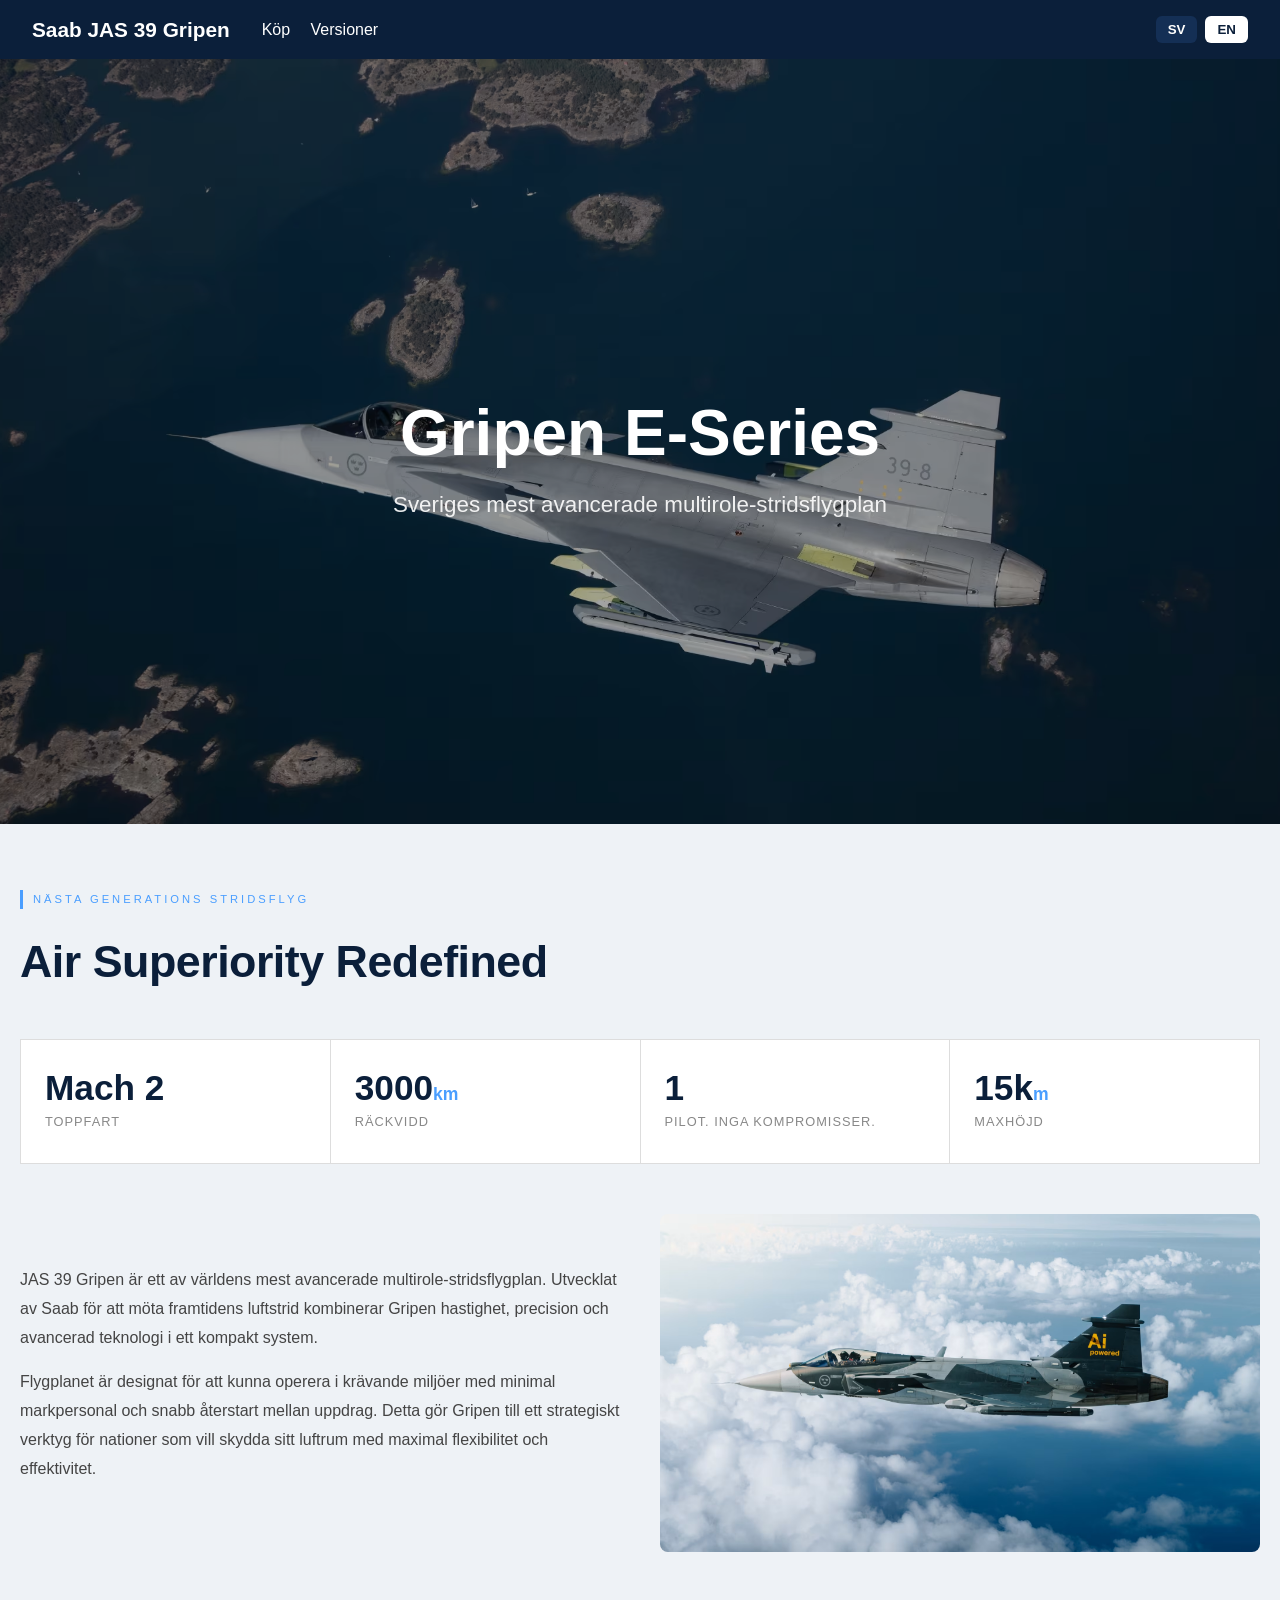
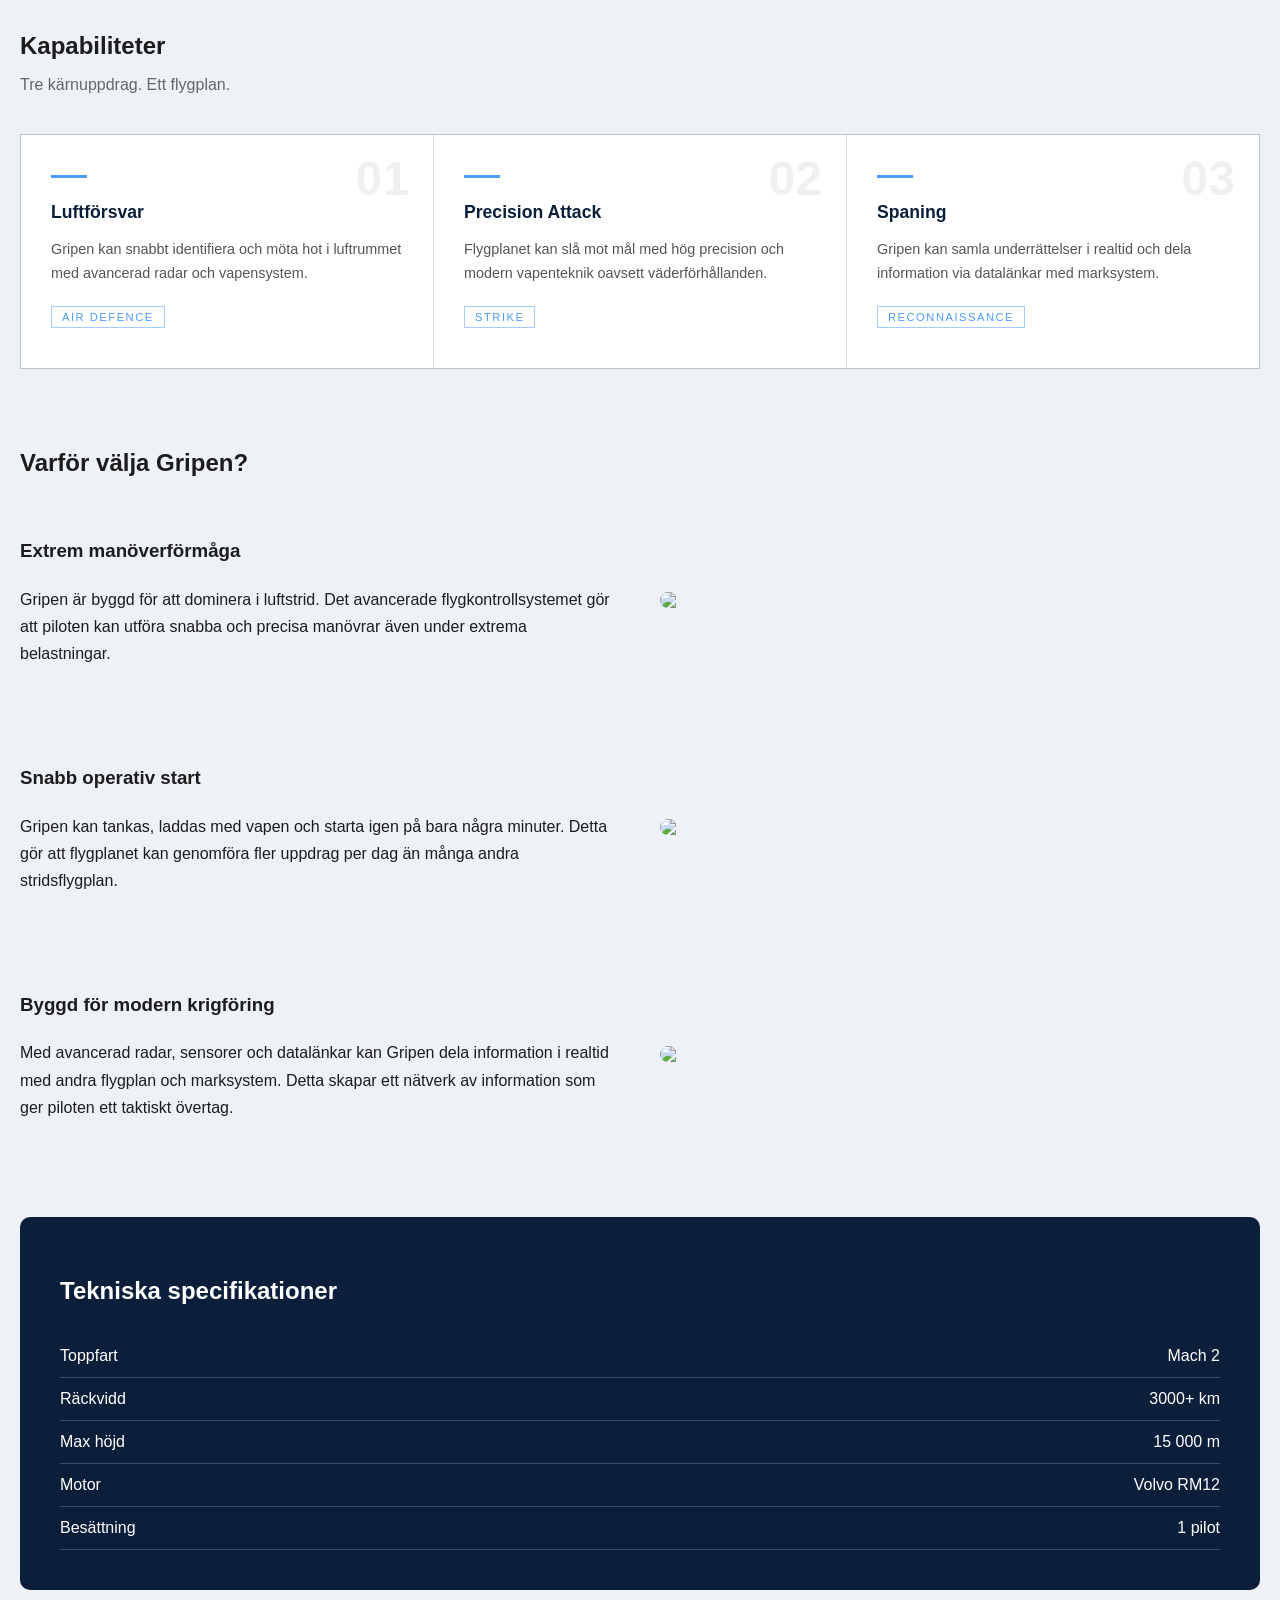
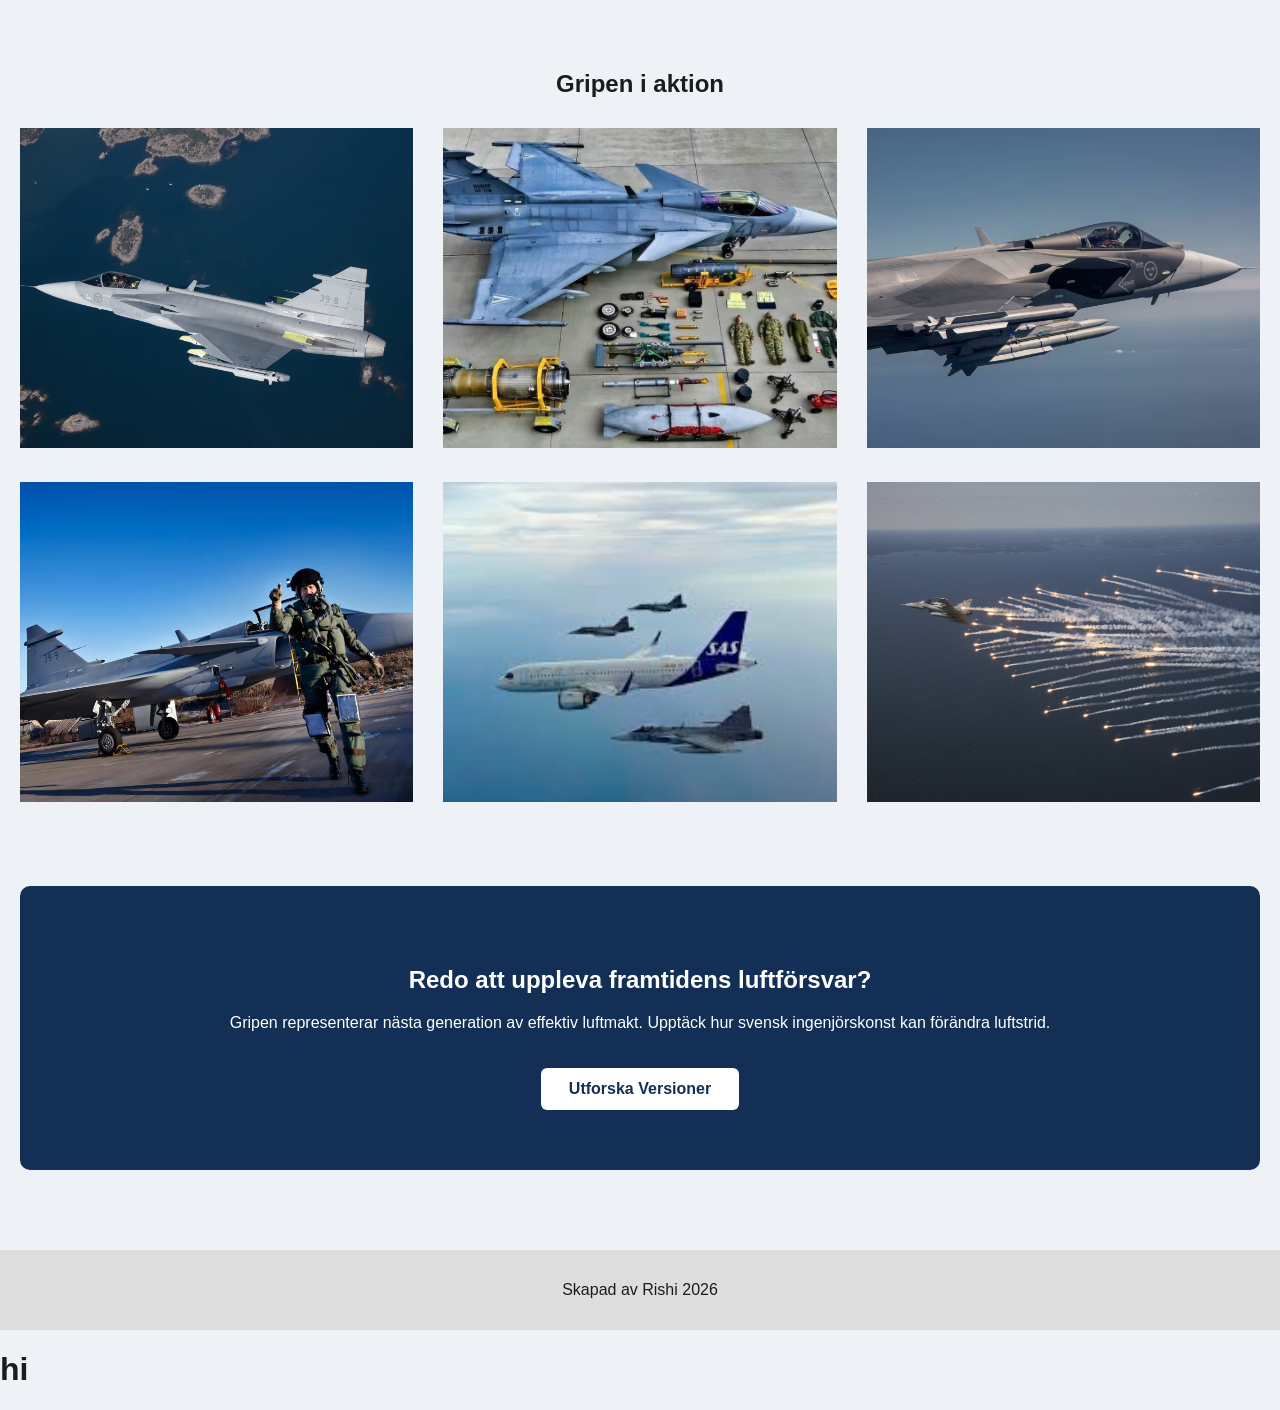
==== commit 0689481f: "Update index.html" ====
--- a/index.html
+++ b/index.html
@@ -298,6 +298,7 @@
 
         setLang('sv');
     </script>
+    <h1>hi</h1>
 
 </body>
 
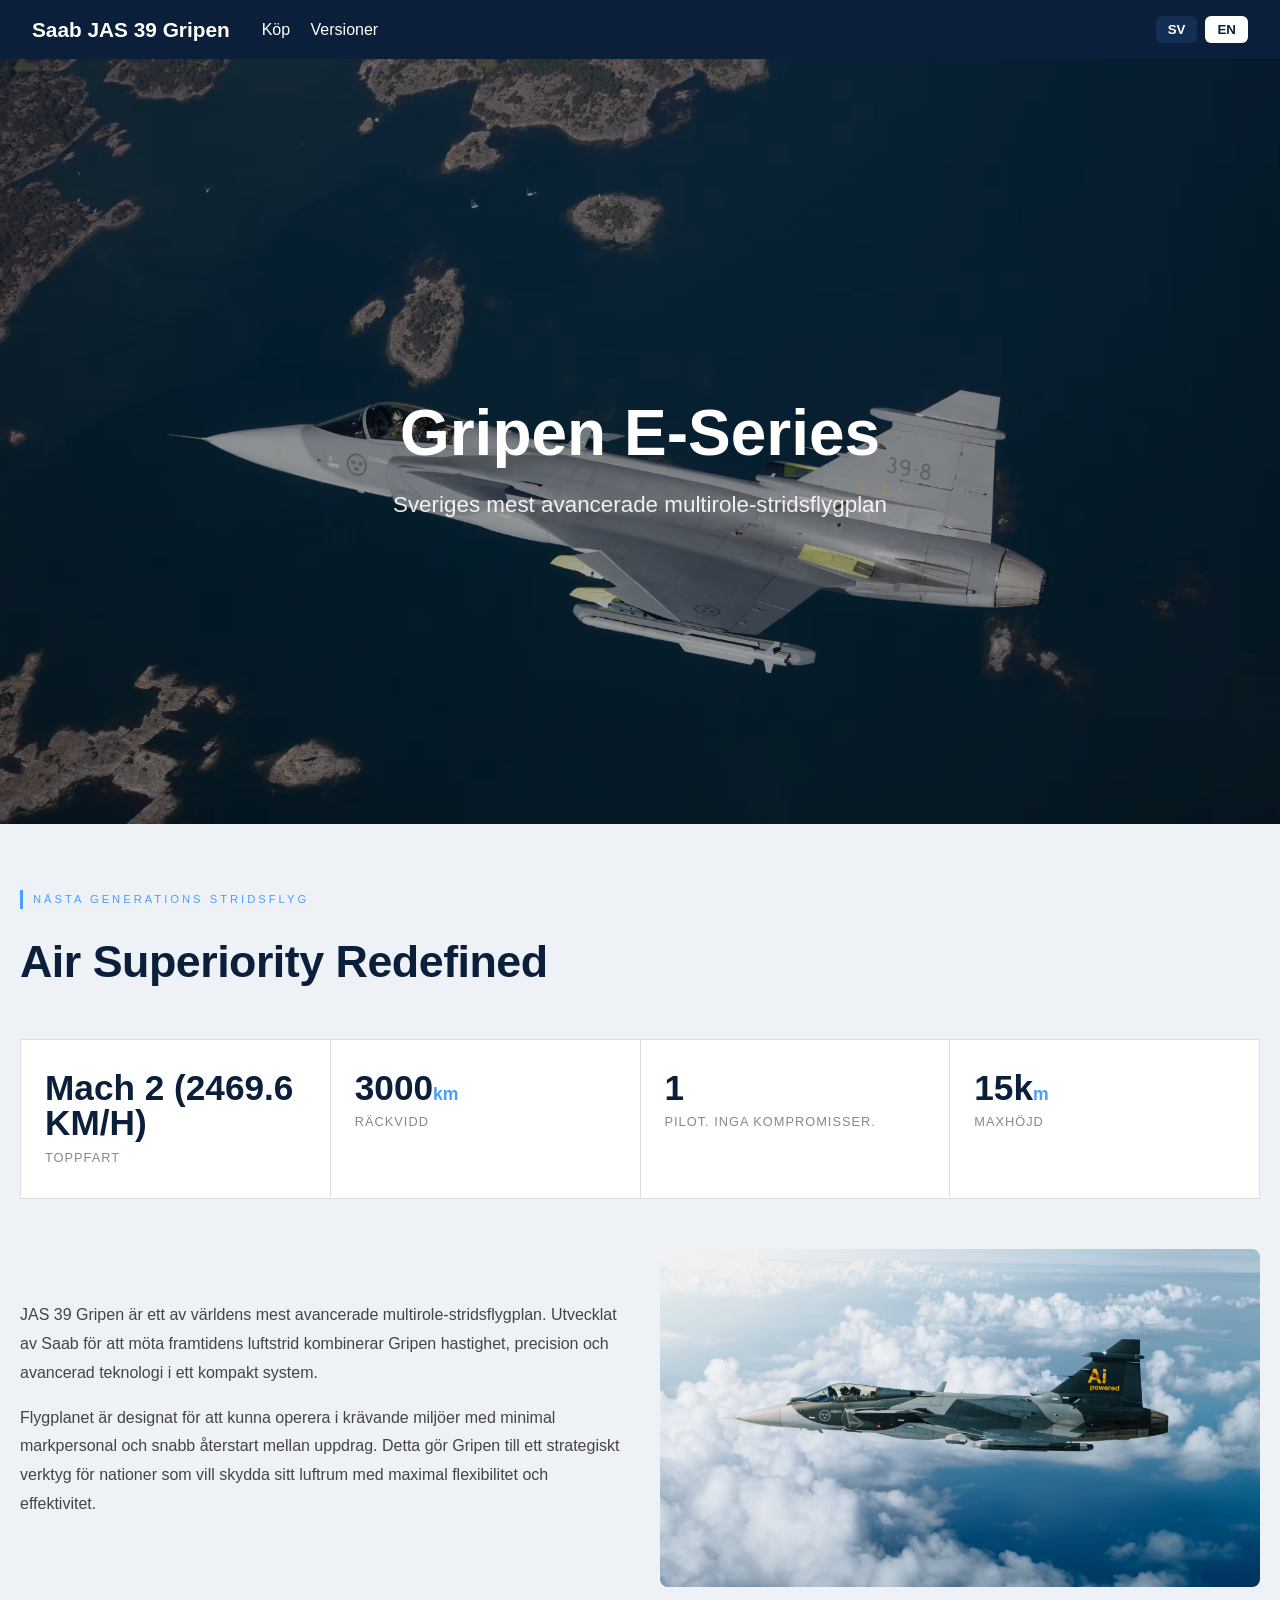
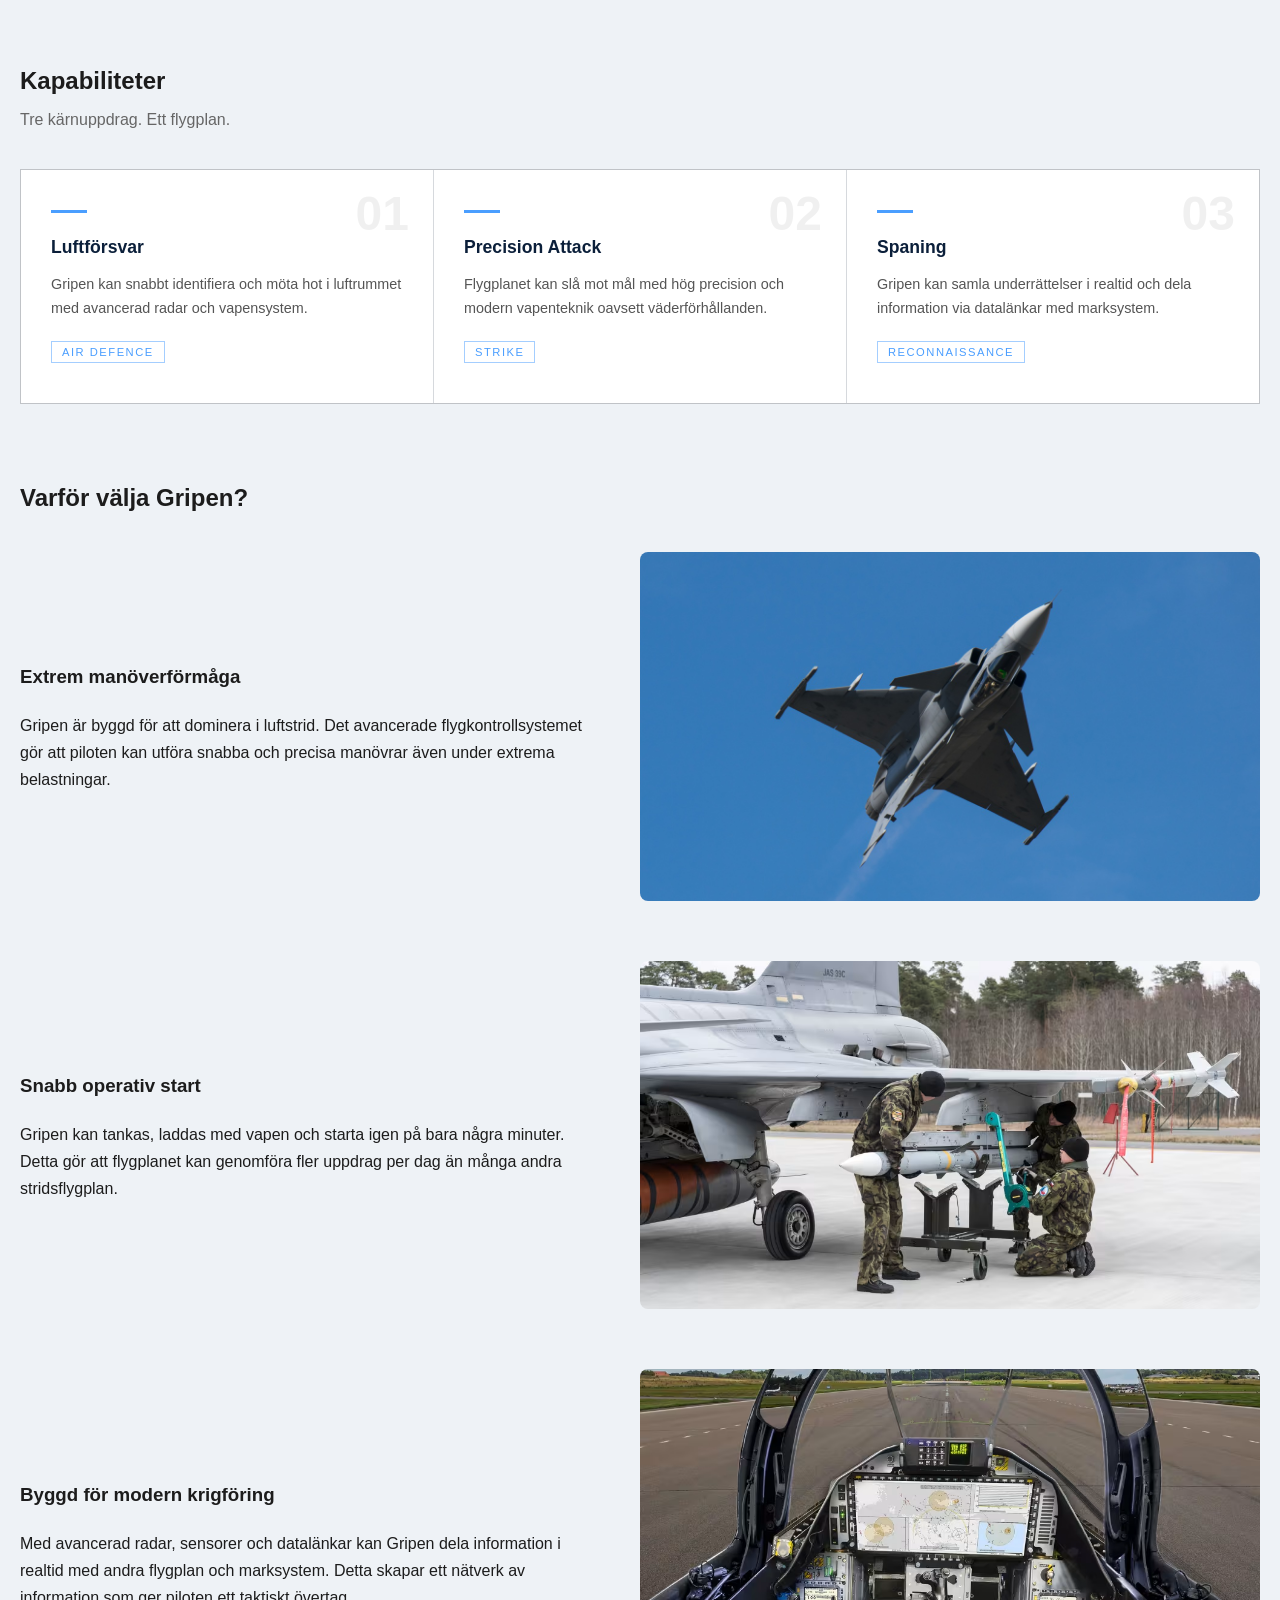
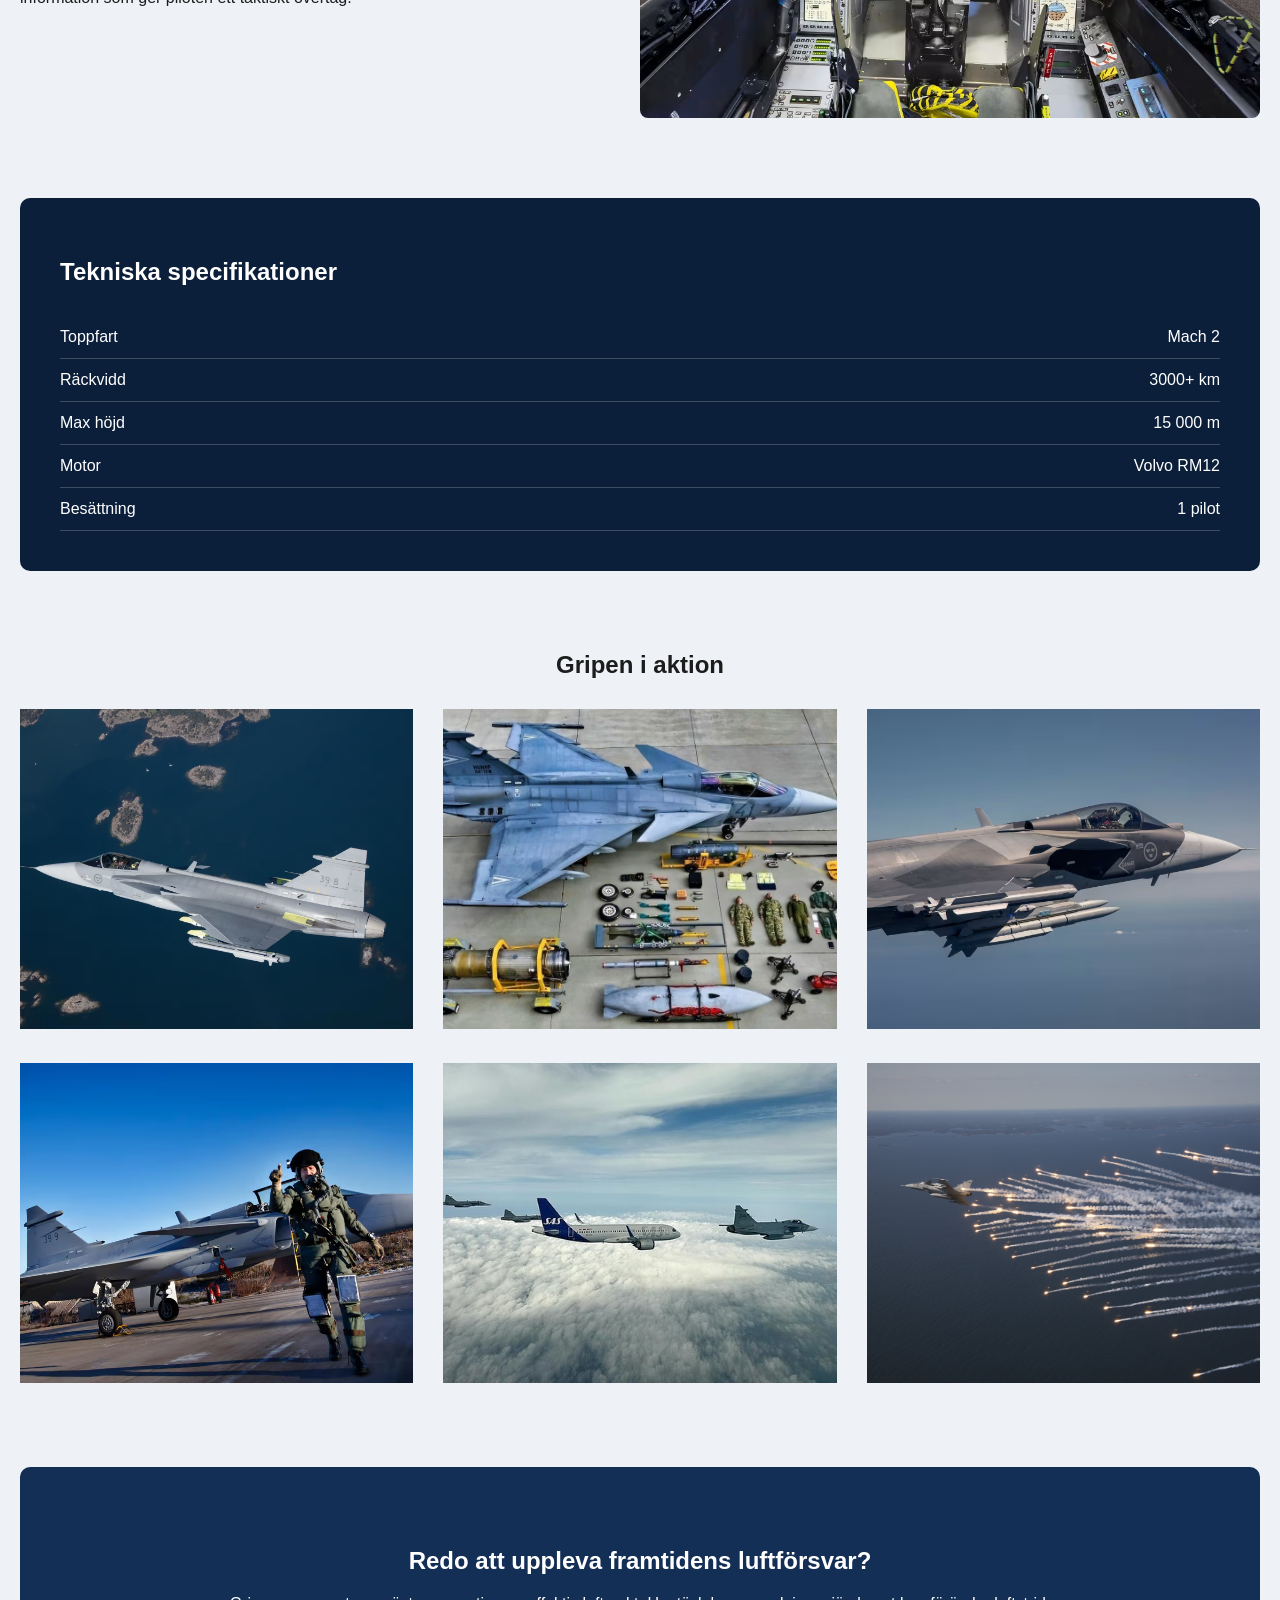
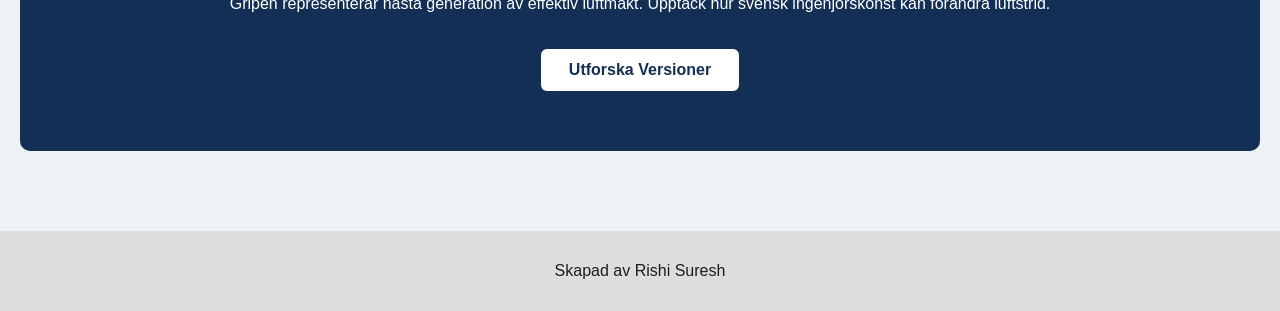
==== commit 461023c5: "16/03" ====
--- a/index.html
+++ b/index.html
@@ -17,8 +17,8 @@
             <a href="#" class="logo">Saab JAS 39 Gripen</a>
 
             <nav>
-                <a href="#" data-sv="Köp" data-en="Buy">Köp</a>
-                <a href="#" data-sv="Versioner" data-en="Versions">Versioner</a>
+                <a href="köp.html" data-sv="Köp" data-en="Buy">Köp</a>
+                <a href="versioner.html" data-sv="Versioner" data-en="Versions">Versioner</a>
             </nav>
         </div>
 
@@ -61,7 +61,7 @@
 
             <div class="intro-stats">
                 <div class="intro-stat">
-                    <span class="stat-num">Mach 2</span>
+                    <span class="stat-num">Mach 2 (2469.6 KM/H)</span>
                     <span class="stat-label" data-sv="Toppfart" data-en="Top Speed">Toppfart</span>
                 </div>
                 <div class="intro-stat">
@@ -107,9 +107,8 @@
 
         <section class="capabilities">
             <h2 data-sv="Kapabiliteter" data-en="Capabilities">Kapabiliteter</h2>
-            <p class="cap-subtitle" data-sv="Tre kärnuppdrag. Ett flygplan."
-                data-en="Three core missions. One aircraft.">Tre
-                kärnuppdrag. Ett flygplan.</p>
+            <p class="cap-subtitle" data-sv="Tre kärnuppdrag. Ett flygplan." data-en="Three core missions. ">Tre
+                kärnuppdrag.</p>
 
             <div class="cap-grid">
 
@@ -167,14 +166,14 @@
                     </p>
                 </div>
 
-                <img src="images/gripen-maneuver.jpg">
+                <img src="images/manuver.jpg">
 
             </div>
 
 
             <div class="whyRow reverse">
 
-                <img src="images/gripen-ground.jpg">
+                <img src="images/maintain.avif">
 
                 <div class="whyText">
                     <h3 data-sv="Snabb operativ start" data-en="Rapid Turnaround">Snabb operativ start</h3>
@@ -202,7 +201,7 @@
                     </p>
                 </div>
 
-                <img src="gripen-cockpit.jpg">
+                <img src="images/cockpit.avif">
 
             </div>
 
@@ -280,7 +279,7 @@
 
 
     <footer>
-        <p data-sv="Skapad av Rishi 2026" data-en="Created by Rishi 2026">Skapad av Rishi 2026</p>
+        <p data-sv="Skapad av Rishi Suresh" data-en="Created by Rishi Suresh">Skapad av Rishi 2026</p>
     </footer>
 
     <script>
@@ -298,7 +297,7 @@
 
         setLang('sv');
     </script>
-    <h1>hi</h1>
+
 
 </body>
 
--- a/style.css
+++ b/style.css
@@ -358,6 +358,8 @@
     gap: 25px;
 }
 
+
+
 .feature {
     background: white;
     padding: 25px;
